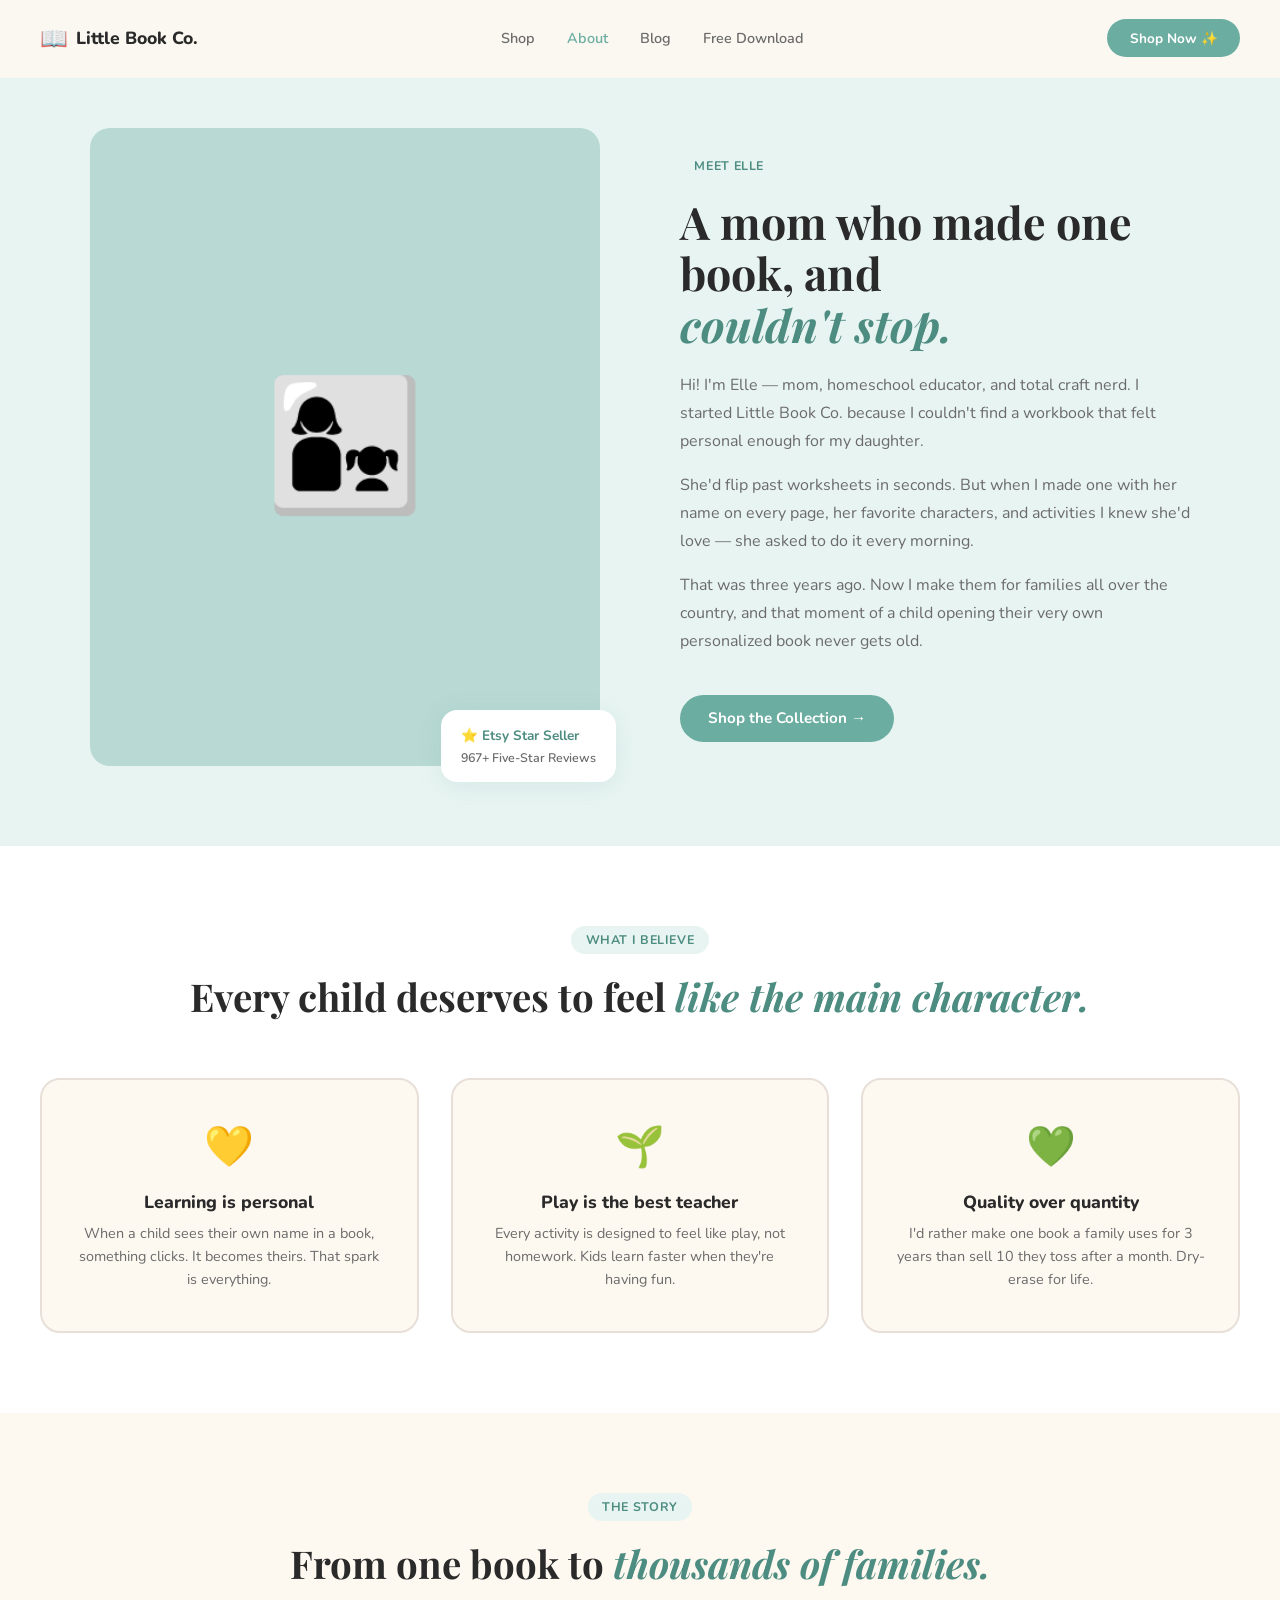
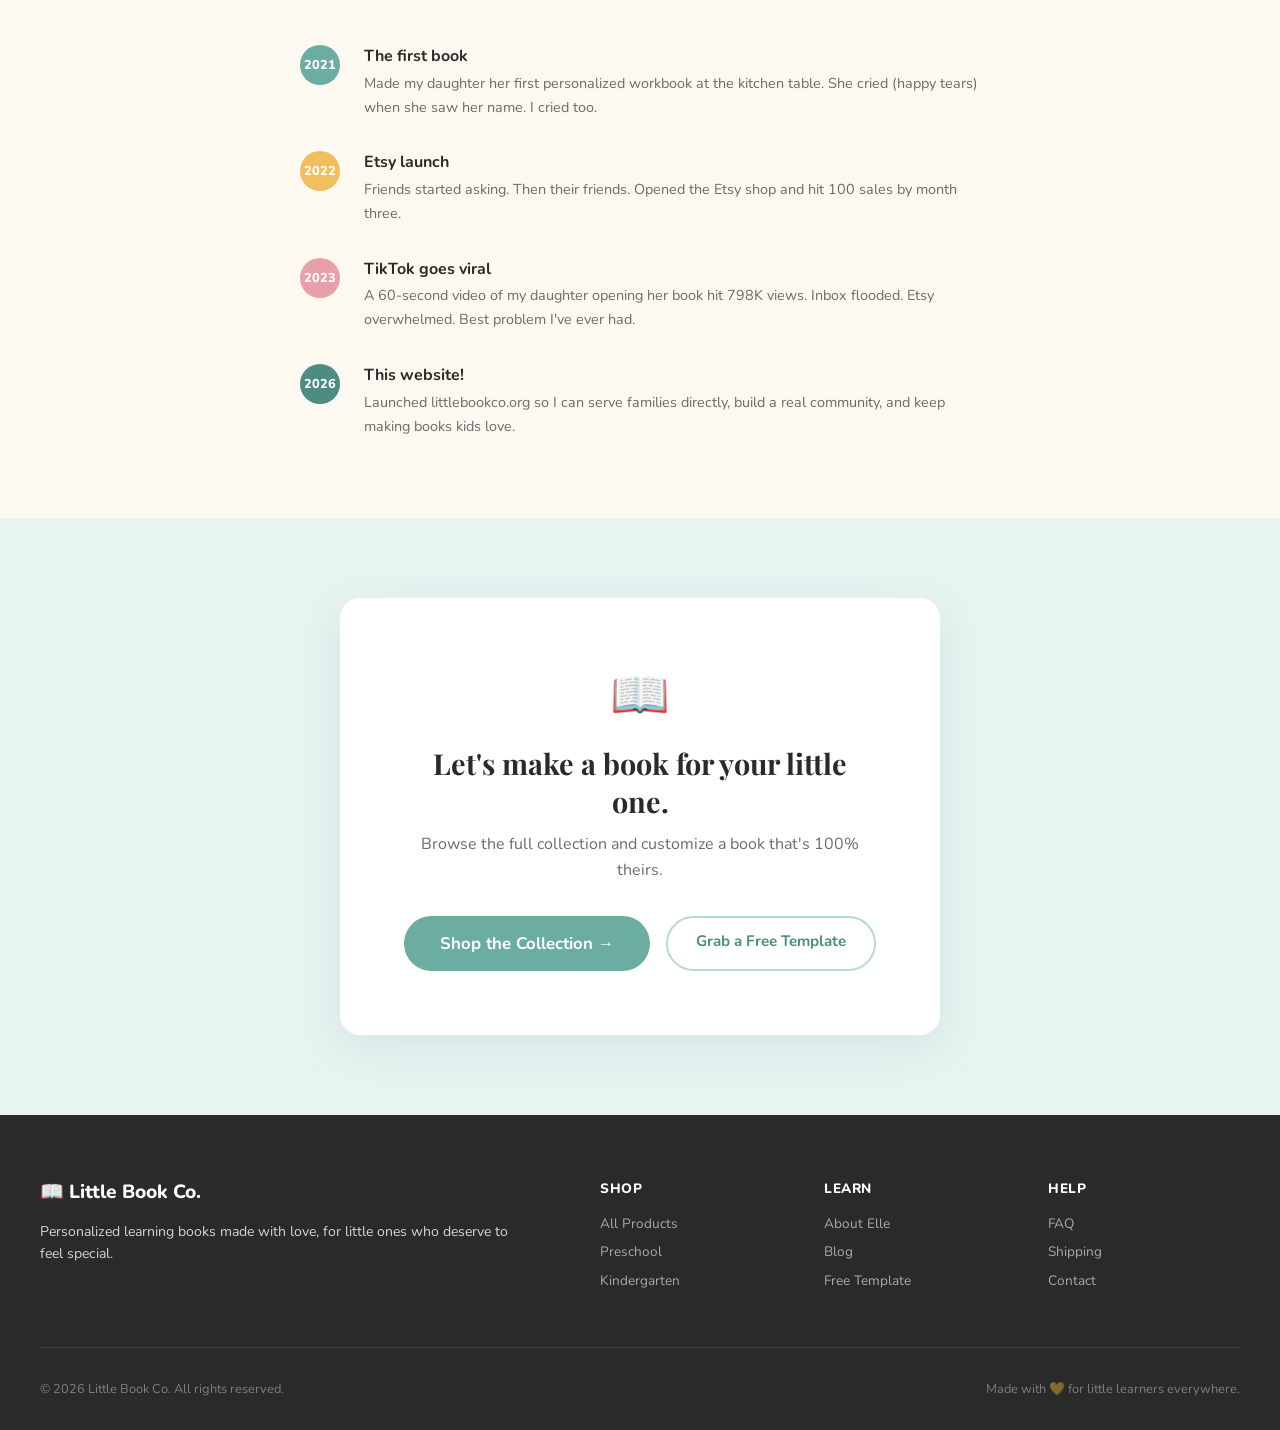
==== about.html @ d4054abb "initial commit Co-Authored-By: Claude Opus 4.6 (1M context) <noreply@anthropic.com>" ====
<!DOCTYPE html>
<html lang="en">
<head>
<meta charset="UTF-8">
<meta name="viewport" content="width=device-width, initial-scale=1.0">
<title>About Elle — Little Book Co.</title>
<meta name="description" content="Meet Elle, the mom and educator behind Little Book Co. Her story, her mission, and why she started making personalized learning books.">
<link rel="preconnect" href="https://fonts.googleapis.com">
<link rel="preconnect" href="https://fonts.gstatic.com" crossorigin>
<link href="https://fonts.googleapis.com/css2?family=Nunito:ital,wght@0,400;0,600;0,700;0,800;0,900;1,700&family=Playfair+Display:ital,wght@0,700;1,600;1,700&display=swap" rel="stylesheet">
<link rel="stylesheet" href="styles.css">
</head>
<body>

<nav class="nav" id="nav">
  <a href="index.html" class="nav-logo"><div class="nav-logo-icon">📖</div><span>Little Book Co.</span></a>
  <ul class="nav-links">
    <li><a href="shop.html">Shop</a></li>
    <li><a href="about.html" style="color:var(--teal)">About</a></li>
    <li><a href="blog.html">Blog</a></li>
    <li><a href="freebie.html">Free Download</a></li>
  </ul>
  <a href="shop.html" class="nav-cta">Shop Now ✨</a>
  <button class="hamburger" id="hamburger" aria-label="Menu"><span></span><span></span><span></span></button>
</nav>
<div class="mobile-menu" id="mobileMenu">
  <a href="shop.html">Shop</a>
  <a href="about.html">About</a>
  <a href="blog.html">Blog</a>
  <a href="freebie.html">Free Download</a>
  <a href="shop.html" class="mobile-cta">Shop Now ✨</a>
</div>

<!-- HERO -->
<section class="about-hero">
  <div class="about-hero-inner">
    <div class="about-photo-wrap">
      <div class="about-photo-placeholder">👩‍👧</div>
      <div style="position:absolute;bottom:-16px;right:-16px;background:white;border-radius:16px;padding:1rem 1.25rem;box-shadow:0 4px 24px rgba(107,173,160,0.15);font-size:.85rem;font-weight:700;">
        <div style="color:var(--teal-dark)">⭐ Etsy Star Seller</div>
        <div style="color:var(--text-light);font-weight:600;font-size:.78rem;margin-top:.2rem">967+ Five-Star Reviews</div>
      </div>
    </div>
    <div class="about-text">
      <div class="section-tag">Meet Elle</div>
      <h1>A mom who made one book, and<br><em>couldn't stop.</em></h1>
      <p>Hi! I'm Elle — mom, homeschool educator, and total craft nerd. I started Little Book Co. because I couldn't find a workbook that felt personal enough for my daughter.</p>
      <p>She'd flip past worksheets in seconds. But when I made one with her name on every page, her favorite characters, and activities I knew she'd love — she asked to do it every morning.</p>
      <p>That was three years ago. Now I make them for families all over the country, and that moment of a child opening their very own personalized book never gets old.</p>
      <a href="shop.html" class="btn-primary" style="margin-top:1.5rem;display:inline-block">Shop the Collection →</a>
    </div>
  </div>
</section>

<!-- VALUES -->
<section class="section" style="background:white;">
  <div class="inner">
    <div class="section-header">
      <div class="section-tag">What I Believe</div>
      <h2>Every child deserves to feel <em>like the main character.</em></h2>
    </div>
    <div style="display:grid;grid-template-columns:repeat(3,1fr);gap:2rem;" id="values">
      <div class="step-card reveal">
        <div class="step-icon">💛</div>
        <h3>Learning is personal</h3>
        <p>When a child sees their own name in a book, something clicks. It becomes theirs. That spark is everything.</p>
      </div>
      <div class="step-card reveal">
        <div class="step-icon">🌱</div>
        <h3>Play is the best teacher</h3>
        <p>Every activity is designed to feel like play, not homework. Kids learn faster when they're having fun.</p>
      </div>
      <div class="step-card reveal">
        <div class="step-icon">💚</div>
        <h3>Quality over quantity</h3>
        <p>I'd rather make one book a family uses for 3 years than sell 10 they toss after a month. Dry-erase for life.</p>
      </div>
    </div>
  </div>
</section>

<!-- STORY TIMELINE -->
<section class="section" style="background:var(--cream);">
  <div class="inner">
    <div class="section-header">
      <div class="section-tag">The Story</div>
      <h2>From one book to <em>thousands of families.</em></h2>
    </div>
    <div style="max-width:680px;margin:0 auto;display:flex;flex-direction:column;gap:2rem;">
      <div style="display:flex;gap:1.5rem;align-items:flex-start;" class="reveal">
        <div style="background:var(--teal);color:white;border-radius:50%;width:40px;height:40px;flex-shrink:0;display:flex;align-items:center;justify-content:center;font-size:.8rem;font-weight:800;">2021</div>
        <div>
          <strong style="display:block;margin-bottom:.3rem;">The first book</strong>
          <p style="color:var(--text-light);font-size:.9rem;line-height:1.65;">Made my daughter her first personalized workbook at the kitchen table. She cried (happy tears) when she saw her name. I cried too.</p>
        </div>
      </div>
      <div style="display:flex;gap:1.5rem;align-items:flex-start;" class="reveal">
        <div style="background:var(--gold);color:white;border-radius:50%;width:40px;height:40px;flex-shrink:0;display:flex;align-items:center;justify-content:center;font-size:.8rem;font-weight:800;">2022</div>
        <div>
          <strong style="display:block;margin-bottom:.3rem;">Etsy launch</strong>
          <p style="color:var(--text-light);font-size:.9rem;line-height:1.65;">Friends started asking. Then their friends. Opened the Etsy shop and hit 100 sales by month three.</p>
        </div>
      </div>
      <div style="display:flex;gap:1.5rem;align-items:flex-start;" class="reveal">
        <div style="background:var(--rose);color:white;border-radius:50%;width:40px;height:40px;flex-shrink:0;display:flex;align-items:center;justify-content:center;font-size:.8rem;font-weight:800;">2023</div>
        <div>
          <strong style="display:block;margin-bottom:.3rem;">TikTok goes viral</strong>
          <p style="color:var(--text-light);font-size:.9rem;line-height:1.65;">A 60-second video of my daughter opening her book hit 798K views. Inbox flooded. Etsy overwhelmed. Best problem I've ever had.</p>
        </div>
      </div>
      <div style="display:flex;gap:1.5rem;align-items:flex-start;" class="reveal">
        <div style="background:var(--teal-dark);color:white;border-radius:50%;width:40px;height:40px;flex-shrink:0;display:flex;align-items:center;justify-content:center;font-size:.8rem;font-weight:800;">2026</div>
        <div>
          <strong style="display:block;margin-bottom:.3rem;">This website!</strong>
          <p style="color:var(--text-light);font-size:.9rem;line-height:1.65;">Launched littlebookco.org so I can serve families directly, build a real community, and keep making books kids love.</p>
        </div>
      </div>
    </div>
  </div>
</section>

<!-- CTA -->
<section class="section email-capture">
  <div class="inner">
    <div class="email-card">
      <div class="email-card-deco">📖</div>
      <h2>Let's make a book for your little one.</h2>
      <p>Browse the full collection and customize a book that's 100% theirs.</p>
      <div style="display:flex;gap:1rem;justify-content:center;flex-wrap:wrap;margin-top:.5rem;">
        <a href="shop.html" class="btn-primary lg">Shop the Collection →</a>
        <a href="freebie.html" class="btn-ghost">Grab a Free Template</a>
      </div>
    </div>
  </div>
</section>

<footer class="footer">
  <div class="footer-inner">
    <div class="footer-brand">
      <div class="footer-logo">📖 Little Book Co.</div>
      <p>Personalized learning books made with love, for little ones who deserve to feel special.</p>
    </div>
    <div class="footer-links-col">
      <div class="footer-col"><h4>Shop</h4><a href="shop.html">All Products</a><a href="shop.html">Preschool</a><a href="shop.html">Kindergarten</a></div>
      <div class="footer-col"><h4>Learn</h4><a href="about.html">About Elle</a><a href="blog.html">Blog</a><a href="freebie.html">Free Template</a></div>
      <div class="footer-col"><h4>Help</h4><a href="#">FAQ</a><a href="#">Shipping</a><a href="#">Contact</a></div>
    </div>
  </div>
  <div class="footer-bottom">
    <p>© 2026 Little Book Co. All rights reserved.</p>
    <p>Made with 💛 for little learners everywhere.</p>
  </div>
</footer>

<script>
window.addEventListener('scroll', () => { document.getElementById('nav').classList.toggle('scrolled', window.scrollY > 20); });
document.getElementById('hamburger').addEventListener('click', () => { document.getElementById('mobileMenu').classList.toggle('open'); document.getElementById('hamburger').classList.toggle('open'); });
const observer = new IntersectionObserver((entries) => { entries.forEach(e => { if (e.isIntersecting) e.target.classList.add('visible'); }); }, { threshold: 0.1 });
document.querySelectorAll('.reveal').forEach(el => observer.observe(el));
</script>
</body>
</html>
---- styles.css ----
/* ===========================
   LITTLE BOOK CO. — STYLES
   =========================== */

:root {
  --teal: #6BADA0;
  --teal-dark: #4d8c80;
  --teal-light: #b8d9d4;
  --teal-pale: #e8f4f2;
  --cream: #FDF8F0;
  --cream-dark: #f5ede0;
  --gold: #F0C060;
  --gold-light: #faebbf;
  --rose: #E8A0A8;
  --rose-light: #fae4e6;
  --text: #2a2a2a;
  --text-light: #6b6b6b;
  --text-lighter: #9b9b9b;
  --border: #e8e0d8;
  --white: #ffffff;
  --shadow: 0 4px 24px rgba(107,173,160,0.12);
  --shadow-lg: 0 12px 48px rgba(107,173,160,0.18);
  --radius: 20px;
  --radius-sm: 12px;
}

* { margin: 0; padding: 0; box-sizing: border-box; }

html { scroll-behavior: smooth; }

body {
  font-family: 'Nunito', sans-serif;
  background: var(--cream);
  color: var(--text);
  overflow-x: hidden;
}

/* ===== NAV ===== */
.nav {
  position: fixed; top: 0; left: 0; right: 0; z-index: 100;
  display: flex; align-items: center; justify-content: space-between;
  padding: 1.2rem 2.5rem;
  background: rgba(253,248,240,0.85);
  backdrop-filter: blur(12px);
  border-bottom: 1px solid transparent;
  transition: all 0.3s;
}
.nav.scrolled {
  border-bottom-color: var(--border);
  box-shadow: 0 2px 20px rgba(107,173,160,0.1);
}
.nav-logo {
  display: flex; align-items: center; gap: .5rem;
  text-decoration: none; color: var(--text);
  font-size: 1.1rem; font-weight: 800;
}
.nav-logo-icon { font-size: 1.4rem; }
.nav-links {
  display: flex; list-style: none; gap: 2rem;
}
.nav-links a {
  text-decoration: none; color: var(--text-light);
  font-size: .9rem; font-weight: 600;
  transition: color 0.2s;
}
.nav-links a:hover { color: var(--teal); }
.nav-cta {
  background: var(--teal); color: white;
  padding: .6rem 1.4rem; border-radius: 50px;
  text-decoration: none; font-size: .85rem; font-weight: 700;
  transition: all 0.2s;
}
.nav-cta:hover { background: var(--teal-dark); transform: translateY(-1px); }
.hamburger {
  display: none; flex-direction: column; gap: 5px;
  background: none; border: none; cursor: pointer; padding: 4px;
}
.hamburger span {
  display: block; width: 22px; height: 2px;
  background: var(--text); border-radius: 2px; transition: all 0.3s;
}
.hamburger.open span:nth-child(1) { transform: rotate(45deg) translate(5px, 5px); }
.hamburger.open span:nth-child(2) { opacity: 0; }
.hamburger.open span:nth-child(3) { transform: rotate(-45deg) translate(5px, -5px); }

.mobile-menu {
  display: none; position: fixed; top: 0; left: 0; right: 0; bottom: 0;
  background: var(--cream); z-index: 99;
  flex-direction: column; align-items: center; justify-content: center; gap: 1.5rem;
  transform: translateY(-100%); transition: transform 0.35s cubic-bezier(.4,0,.2,1);
}
.mobile-menu.open { transform: translateY(0); display: flex; }
.mobile-menu a {
  font-size: 1.5rem; font-weight: 700; text-decoration: none;
  color: var(--text); transition: color 0.2s;
}
.mobile-menu a:hover { color: var(--teal); }
.mobile-cta {
  background: var(--teal) !important; color: white !important;
  padding: .8rem 2rem; border-radius: 50px; font-size: 1rem !important;
}

/* ===== HERO ===== */
.hero {
  padding: 8rem 2.5rem 5rem;
  min-height: 95vh;
  background: var(--cream);
  position: relative;
  overflow: hidden;
  display: flex; align-items: center;
}
.hero-blob {
  position: absolute; border-radius: 50%;
  filter: blur(60px); pointer-events: none; opacity: 0.5;
}
.blob-1 {
  width: 600px; height: 600px;
  background: var(--teal-light);
  top: -200px; right: -150px;
}
.blob-2 {
  width: 400px; height: 400px;
  background: var(--gold-light);
  bottom: -100px; left: -100px;
}
.hero-inner {
  max-width: 1200px; margin: 0 auto; width: 100%;
  display: grid; grid-template-columns: 1fr 1fr; gap: 4rem; align-items: center;
  position: relative; z-index: 1;
}
.hero-badge {
  display: inline-block;
  background: var(--gold-light); color: #b8860b;
  padding: .4rem 1rem; border-radius: 50px;
  font-size: .8rem; font-weight: 700; letter-spacing: .02em;
  margin-bottom: 1.25rem;
}
.hero-text h1 {
  font-family: 'Playfair Display', serif;
  font-size: clamp(2.5rem, 4.5vw, 4rem);
  font-weight: 700; line-height: 1.1;
  color: var(--text); margin-bottom: 1.25rem;
}
.hero-text h1 em {
  font-style: italic; color: var(--teal-dark);
}
.hero-text p {
  font-size: 1.1rem; line-height: 1.75;
  color: var(--text-light); margin-bottom: 2rem; max-width: 480px;
}
.hero-btns {
  display: flex; gap: 1rem; flex-wrap: wrap; margin-bottom: 1.75rem;
}
.hero-trust {
  display: flex; flex-wrap: wrap; gap: 1.25rem;
}
.trust-item {
  font-size: .82rem; font-weight: 600; color: var(--text-light);
}

/* ===== BUTTONS ===== */
.btn-primary {
  display: inline-block;
  background: var(--teal); color: white;
  padding: .85rem 1.75rem; border-radius: 50px;
  text-decoration: none; font-size: .95rem; font-weight: 700;
  transition: all 0.2s; border: none; cursor: pointer;
}
.btn-primary:hover { background: var(--teal-dark); transform: translateY(-2px); box-shadow: var(--shadow); }
.btn-primary.sm { padding: .6rem 1.2rem; font-size: .85rem; }
.btn-primary.lg { padding: 1rem 2.2rem; font-size: 1.05rem; }
.btn-ghost {
  display: inline-block;
  background: transparent; color: var(--teal-dark);
  padding: .85rem 1.75rem; border-radius: 50px;
  text-decoration: none; font-size: .95rem; font-weight: 700;
  border: 2px solid var(--teal-light);
  transition: all 0.2s;
}
.btn-ghost:hover { border-color: var(--teal); background: var(--teal-pale); }

/* ===== HERO PRODUCT CARD ===== */
.hero-visual {
  position: relative; display: flex; justify-content: center; align-items: center;
}
.hero-product-card {
  background: white; border-radius: var(--radius);
  box-shadow: var(--shadow-lg); overflow: hidden;
  width: 100%; max-width: 340px;
  animation: float 4s ease-in-out infinite;
}
@keyframes float {
  0%, 100% { transform: translateY(0); }
  50% { transform: translateY(-12px); }
}
.product-card-img {
  background: var(--teal-pale); padding: 2.5rem;
  display: flex; align-items: center; justify-content: center; min-height: 240px;
}
.book-mockup { position: relative; }
.book-cover {
  width: 140px; height: 180px;
  background: var(--teal);
  border-radius: 4px 14px 14px 4px;
  box-shadow: -8px 8px 0 rgba(0,0,0,0.15), inset -3px 0 6px rgba(0,0,0,0.1);
  display: flex; flex-direction: column;
  align-items: center; justify-content: center;
  padding: 1rem; text-align: center; color: white;
  position: relative;
}
.book-title-area { margin-bottom: .5rem; }
.book-label { font-size: .65rem; font-weight: 700; letter-spacing: .1em; text-transform: uppercase; opacity: .9; }
.book-label.bold { font-size: .72rem; background: rgba(255,255,255,0.2); padding: .15rem .4rem; border-radius: 4px; margin: .15rem 0; }
.book-label.sm { font-size: .6rem; opacity: .7; }
.book-name-line { font-family: 'Playfair Display', serif; font-style: italic; font-size: .85rem; margin: .5rem 0; }
.book-icons { font-size: .75rem; letter-spacing: .1em; }
.product-card-info { padding: 1.25rem 1.5rem; }
.product-card-name { font-weight: 700; font-size: .95rem; margin-bottom: .25rem; }
.product-card-price { font-size: 1.1rem; font-weight: 800; color: var(--teal-dark); margin-bottom: .75rem; }
.product-card-btn {
  display: block; background: var(--teal); color: white;
  padding: .6rem 1rem; border-radius: 50px; text-decoration: none;
  font-size: .85rem; font-weight: 700; text-align: center; transition: all .2s;
}
.product-card-btn:hover { background: var(--teal-dark); }

.hero-floating-badge {
  position: absolute;
  background: white; border-radius: 50px;
  padding: .4rem 1rem; font-size: .78rem; font-weight: 700;
  box-shadow: 0 4px 20px rgba(0,0,0,0.1);
  white-space: nowrap;
}
.badge-top { top: -10px; right: -20px; }
.badge-bottom { bottom: 30px; left: -30px; }

/* ===== TICKER ===== */
.ticker-wrap {
  background: var(--teal); overflow: hidden;
  padding: .75rem 0; white-space: nowrap;
}
.ticker {
  display: inline-block;
  animation: ticker 30s linear infinite;
}
.ticker span {
  display: inline-block; color: white;
  font-size: .85rem; font-weight: 600;
  padding: 0 3rem;
}
@keyframes ticker {
  from { transform: translateX(0); }
  to { transform: translateX(-50%); }
}

/* ===== SECTIONS ===== */
.section { padding: 5rem 2.5rem; }
.inner { max-width: 1200px; margin: 0 auto; }
.section-header { text-align: center; margin-bottom: 3.5rem; }
.section-tag {
  display: inline-block; background: var(--teal-pale); color: var(--teal-dark);
  padding: .35rem .9rem; border-radius: 50px;
  font-size: .78rem; font-weight: 700; letter-spacing: .05em; text-transform: uppercase;
  margin-bottom: 1rem;
}
.section-header h2 {
  font-family: 'Playfair Display', serif;
  font-size: clamp(1.8rem, 3vw, 2.6rem); font-weight: 700; color: var(--text);
}
.section-header h2 em { font-style: italic; color: var(--teal-dark); }

/* ===== HOW IT WORKS ===== */
.how { background: white; }
.steps-grid {
  display: grid; grid-template-columns: repeat(3, 1fr); gap: 2rem;
}
.step-card {
  text-align: center; padding: 2.5rem 2rem;
  border: 2px solid var(--border); border-radius: var(--radius);
  background: var(--cream); position: relative;
  transition: all 0.3s;
}
.step-card:hover { border-color: var(--teal-light); box-shadow: var(--shadow); transform: translateY(-4px); }
.step-num {
  position: absolute; top: -14px; left: 50%; transform: translateX(-50%);
  background: var(--teal); color: white;
  width: 28px; height: 28px; border-radius: 50%;
  font-size: .75rem; font-weight: 800;
  display: flex; align-items: center; justify-content: center;
}
.step-icon { font-size: 2.5rem; margin-bottom: 1rem; display: block; }
.step-card h3 { font-size: 1.1rem; font-weight: 800; margin-bottom: .5rem; }
.step-card p { font-size: .9rem; color: var(--text-light); line-height: 1.6; }

/* ===== PRODUCTS ===== */
.products-preview { background: var(--cream); }
.products-grid {
  display: grid; grid-template-columns: repeat(3, 1fr); gap: 1.75rem; margin-bottom: 3rem;
}
.product-card-full {
  background: white; border-radius: var(--radius); overflow: hidden;
  box-shadow: 0 2px 16px rgba(107,173,160,0.08);
  transition: all 0.3s;
}
.product-card-full:hover { transform: translateY(-6px); box-shadow: var(--shadow-lg); }
.pcf-img {
  height: 200px; display: flex; align-items: center; justify-content: center;
}
.pcf-teal { background: var(--teal-pale); }
.pcf-rose { background: var(--rose-light); }
.pcf-gold { background: var(--gold-light); }
.pcf-book {
  width: 90px; height: 120px; border-radius: 4px 10px 10px 4px;
  background: var(--teal); box-shadow: -6px 6px 0 rgba(0,0,0,0.1);
  display: flex; align-items: center; justify-content: center;
  transition: transform 0.3s;
}
.pcf-rose .pcf-book { background: var(--rose); }
.pcf-gold .pcf-book { background: #d4a040; }
.product-card-full:hover .pcf-book { transform: rotate(-3deg); }
.pcf-book-inner {
  text-align: center; color: white;
  font-size: .7rem; font-weight: 700; line-height: 1.6;
}
.pcf-name { display: block; font-family: 'Playfair Display', serif; font-style: italic; font-size: .85rem; }
.pcf-body { padding: 1.5rem; }
.pcf-tag {
  display: inline-block; background: var(--teal-pale); color: var(--teal-dark);
  padding: .2rem .6rem; border-radius: 50px;
  font-size: .72rem; font-weight: 700; margin-bottom: .75rem;
}
.pcf-tag.new { background: var(--rose-light); color: #c05060; }
.pcf-body h3 { font-size: 1rem; font-weight: 800; margin-bottom: .4rem; }
.pcf-body p { font-size: .85rem; color: var(--text-light); line-height: 1.55; margin-bottom: 1rem; }
.pcf-price { font-size: 1.1rem; font-weight: 800; color: var(--teal-dark); margin-bottom: .75rem; }
.products-cta { text-align: center; }

/* ===== WHY ===== */
.why { background: white; }
.why-inner {
  display: grid; grid-template-columns: 1fr 1fr; gap: 5rem; align-items: center;
}
.why-text h2 {
  font-family: 'Playfair Display', serif;
  font-size: clamp(1.8rem, 2.5vw, 2.4rem); font-weight: 700;
  margin: 1rem 0 2rem; line-height: 1.2;
}
.why-text h2 em { font-style: italic; color: var(--teal-dark); }
.why-list { display: flex; flex-direction: column; gap: 1.5rem; }
.why-item { display: flex; gap: 1rem; align-items: flex-start; }
.why-icon { font-size: 1.5rem; flex-shrink: 0; margin-top: .1rem; }
.why-item strong { display: block; font-size: .95rem; font-weight: 800; margin-bottom: .25rem; }
.why-item p { font-size: .88rem; color: var(--text-light); line-height: 1.55; }

.review-stack { position: relative; height: 340px; }
.review-card {
  position: absolute; background: var(--cream);
  border: 2px solid var(--border); border-radius: var(--radius);
  padding: 1.5rem; max-width: 300px;
  box-shadow: var(--shadow);
}
.review-card:first-child { top: 0; left: 0; z-index: 3; }
.review-card-2 { top: 40px; left: 60px; z-index: 2; background: white; }
.review-card-3 { top: 80px; left: 120px; z-index: 1; background: var(--teal-pale); }
.review-stars { font-size: .85rem; margin-bottom: .6rem; }
.review-card p { font-size: .88rem; line-height: 1.6; color: var(--text); margin-bottom: .75rem; font-style: italic; }
.review-author { font-size: .78rem; font-weight: 700; color: var(--text-light); }

/* ===== EMAIL CAPTURE ===== */
.email-capture { background: var(--teal-pale); }
.email-card {
  background: white; border-radius: var(--radius);
  padding: 4rem; text-align: center; max-width: 600px; margin: 0 auto;
  box-shadow: var(--shadow-lg);
}
.email-card-deco { font-size: 3rem; margin-bottom: 1rem; }
.email-card h2 {
  font-family: 'Playfair Display', serif;
  font-size: 1.8rem; font-weight: 700; margin-bottom: .75rem;
}
.email-card p { color: var(--text-light); line-height: 1.6; margin-bottom: 2rem; }
.email-form { display: flex; flex-direction: column; gap: .75rem; }
.email-input, .email-input-sm {
  width: 100%; padding: .85rem 1.25rem;
  border: 2px solid var(--border); border-radius: 50px;
  font-family: 'Nunito', sans-serif; font-size: .9rem; font-weight: 600;
  outline: none; transition: border-color .2s; color: var(--text);
  background: var(--cream);
}
.email-input:focus, .email-input-sm:focus { border-color: var(--teal); }
.email-fine { font-size: .78rem; color: var(--text-lighter); margin-top: .75rem; }

/* ===== SHOP PAGE ===== */
.page-hero {
  padding: 8rem 2.5rem 4rem;
  background: var(--cream); text-align: center;
}
.page-hero h1 {
  font-family: 'Playfair Display', serif;
  font-size: clamp(2rem, 4vw, 3rem); font-weight: 700;
  margin-bottom: .75rem;
}
.page-hero h1 em { font-style: italic; color: var(--teal-dark); }
.page-hero p { color: var(--text-light); font-size: 1rem; max-width: 500px; margin: 0 auto; }

.shop-grid {
  display: grid; grid-template-columns: repeat(auto-fill, minmax(280px, 1fr)); gap: 1.75rem;
}
.shop-filters {
  display: flex; flex-wrap: wrap; gap: .75rem; justify-content: center; margin-bottom: 3rem;
}
.filter-btn {
  padding: .5rem 1.25rem; border-radius: 50px;
  border: 2px solid var(--border); background: white;
  font-family: 'Nunito', sans-serif; font-size: .85rem; font-weight: 700;
  cursor: pointer; transition: all .2s; color: var(--text);
}
.filter-btn:hover, .filter-btn.active { border-color: var(--teal); background: var(--teal); color: white; }

/* ===== ABOUT PAGE ===== */
.about-hero {
  padding: 8rem 2.5rem 5rem;
  background: var(--teal-pale);
}
.about-hero-inner {
  max-width: 1100px; margin: 0 auto;
  display: grid; grid-template-columns: 1fr 1fr; gap: 5rem; align-items: center;
}
.about-photo-wrap {
  position: relative;
}
.about-photo-placeholder {
  width: 100%; aspect-ratio: 4/5;
  background: var(--teal-light);
  border-radius: var(--radius);
  display: flex; align-items: center; justify-content: center;
  font-size: 8rem;
}
.about-text h1 {
  font-family: 'Playfair Display', serif;
  font-size: clamp(2rem, 3.5vw, 3rem); font-weight: 700;
  margin-bottom: 1.25rem; line-height: 1.15;
}
.about-text h1 em { font-style: italic; color: var(--teal-dark); }
.about-text p { color: var(--text-light); line-height: 1.75; margin-bottom: 1rem; }

/* ===== BLOG PAGE ===== */
.blog-grid {
  display: grid; grid-template-columns: repeat(auto-fill, minmax(320px, 1fr)); gap: 2rem;
}
.blog-card {
  background: white; border-radius: var(--radius); overflow: hidden;
  border: 2px solid var(--border); transition: all .3s;
}
.blog-card:hover { border-color: var(--teal-light); transform: translateY(-4px); box-shadow: var(--shadow); }
.blog-card-img {
  height: 200px; background: var(--teal-pale);
  display: flex; align-items: center; justify-content: center; font-size: 4rem;
}
.blog-card-body { padding: 1.5rem; }
.blog-card-tag {
  display: inline-block; background: var(--teal-pale); color: var(--teal-dark);
  padding: .2rem .6rem; border-radius: 50px;
  font-size: .72rem; font-weight: 700; margin-bottom: .75rem;
}
.blog-card-body h3 { font-size: 1rem; font-weight: 800; margin-bottom: .5rem; line-height: 1.3; }
.blog-card-body p { font-size: .85rem; color: var(--text-light); line-height: 1.55; }
.blog-card-meta { font-size: .78rem; color: var(--text-lighter); margin-top: .75rem; font-weight: 600; }

/* ===== FREEBIE PAGE ===== */
.freebie-hero {
  padding: 8rem 2.5rem 5rem;
  background: linear-gradient(135deg, var(--teal-pale) 0%, var(--cream-dark) 100%);
  text-align: center;
}
.freebie-card {
  background: white; border-radius: var(--radius);
  padding: 4rem; max-width: 560px; margin: 3rem auto 0;
  box-shadow: var(--shadow-lg);
}
.freebie-preview {
  background: var(--teal-pale); border-radius: var(--radius-sm);
  padding: 2rem; margin-bottom: 2rem; text-align: center; font-size: 3rem;
}

/* ===== FOOTER ===== */
.footer {
  background: var(--text); color: rgba(255,255,255,0.8);
  padding: 4rem 2.5rem 2rem;
}
.footer-inner {
  max-width: 1200px; margin: 0 auto;
  display: grid; grid-template-columns: 1.5fr 2fr; gap: 5rem;
  padding-bottom: 3rem; border-bottom: 1px solid rgba(255,255,255,0.1);
  margin-bottom: 2rem;
}
.footer-logo { font-size: 1.2rem; font-weight: 800; color: white; margin-bottom: 1rem; }
.footer-brand p { font-size: .88rem; line-height: 1.6; margin-bottom: 1.5rem; }
.footer-social { display: flex; gap: 1rem; }
.footer-social a {
  width: 36px; height: 36px; border-radius: 50%;
  background: rgba(255,255,255,0.1);
  display: flex; align-items: center; justify-content: center;
  color: rgba(255,255,255,0.7); text-decoration: none;
  transition: all .2s;
}
.footer-social a:hover { background: var(--teal); color: white; }
.footer-links-col { display: grid; grid-template-columns: repeat(3, 1fr); gap: 2rem; }
.footer-col h4 { color: white; font-size: .85rem; font-weight: 800; margin-bottom: 1rem; letter-spacing: .04em; text-transform: uppercase; }
.footer-col a {
  display: block; color: rgba(255,255,255,0.6);
  text-decoration: none; font-size: .85rem; margin-bottom: .6rem;
  transition: color .2s;
}
.footer-col a:hover { color: var(--teal-light); }
.footer-bottom {
  max-width: 1200px; margin: 0 auto;
  display: flex; justify-content: space-between; flex-wrap: wrap; gap: .5rem;
  font-size: .8rem; color: rgba(255,255,255,0.4);
}

/* ===== SCROLL REVEAL ===== */
.reveal { opacity: 0; transform: translateY(20px); transition: all 0.5s ease; }
.reveal.visible { opacity: 1; transform: translateY(0); }

/* ===== RESPONSIVE ===== */
@media (max-width: 960px) {
  .nav-links { display: none; }
  .hamburger { display: flex; }
  .nav-cta { display: none; }
  .hero-inner { grid-template-columns: 1fr; gap: 2.5rem; text-align: center; }
  .hero-text p { margin-left: auto; margin-right: auto; }
  .hero-btns { justify-content: center; }
  .hero-trust { justify-content: center; }
  .hero-visual { justify-content: center; }
  .badge-top { right: 0; top: -20px; }
  .badge-bottom { left: -10px; }
  .steps-grid { grid-template-columns: 1fr; }
  .products-grid { grid-template-columns: repeat(2, 1fr); }
  .why-inner { grid-template-columns: 1fr; }
  .review-stack { height: 260px; }
  .about-hero-inner { grid-template-columns: 1fr; }
  .footer-inner { grid-template-columns: 1fr; gap: 2.5rem; }
  .footer-links-col { grid-template-columns: repeat(3, 1fr); }
}
@media (max-width: 600px) {
  .section { padding: 3.5rem 1.25rem; }
  .nav { padding: 1rem 1.25rem; }
  .hero { padding: 6rem 1.25rem 3rem; }
  .products-grid { grid-template-columns: 1fr; }
  .footer-links-col { grid-template-columns: 1fr 1fr; }
  .email-card { padding: 2rem 1.5rem; }
  .footer-bottom { flex-direction: column; align-items: center; text-align: center; }
  .review-stack { height: auto; position: static; display: flex; flex-direction: column; gap: 1rem; }
  .review-card, .review-card-2, .review-card-3 { position: static; max-width: 100%; }
}
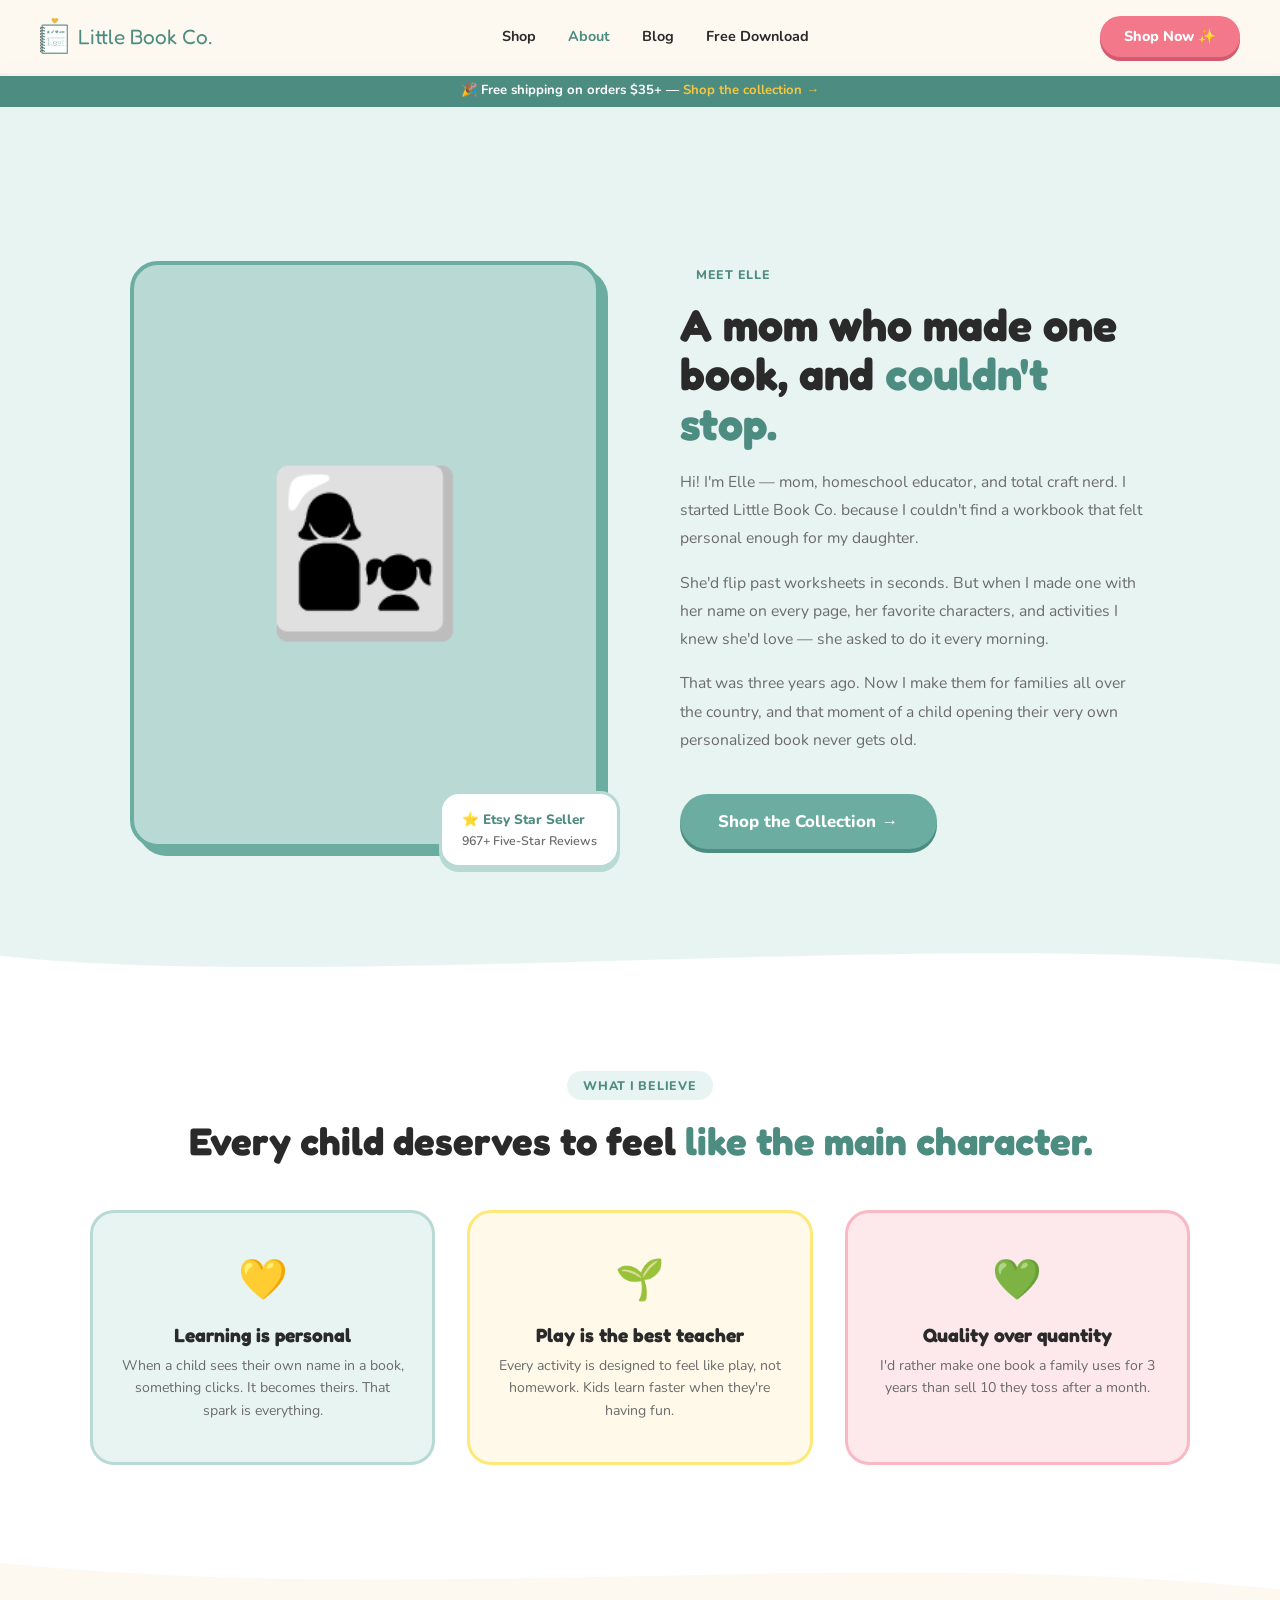
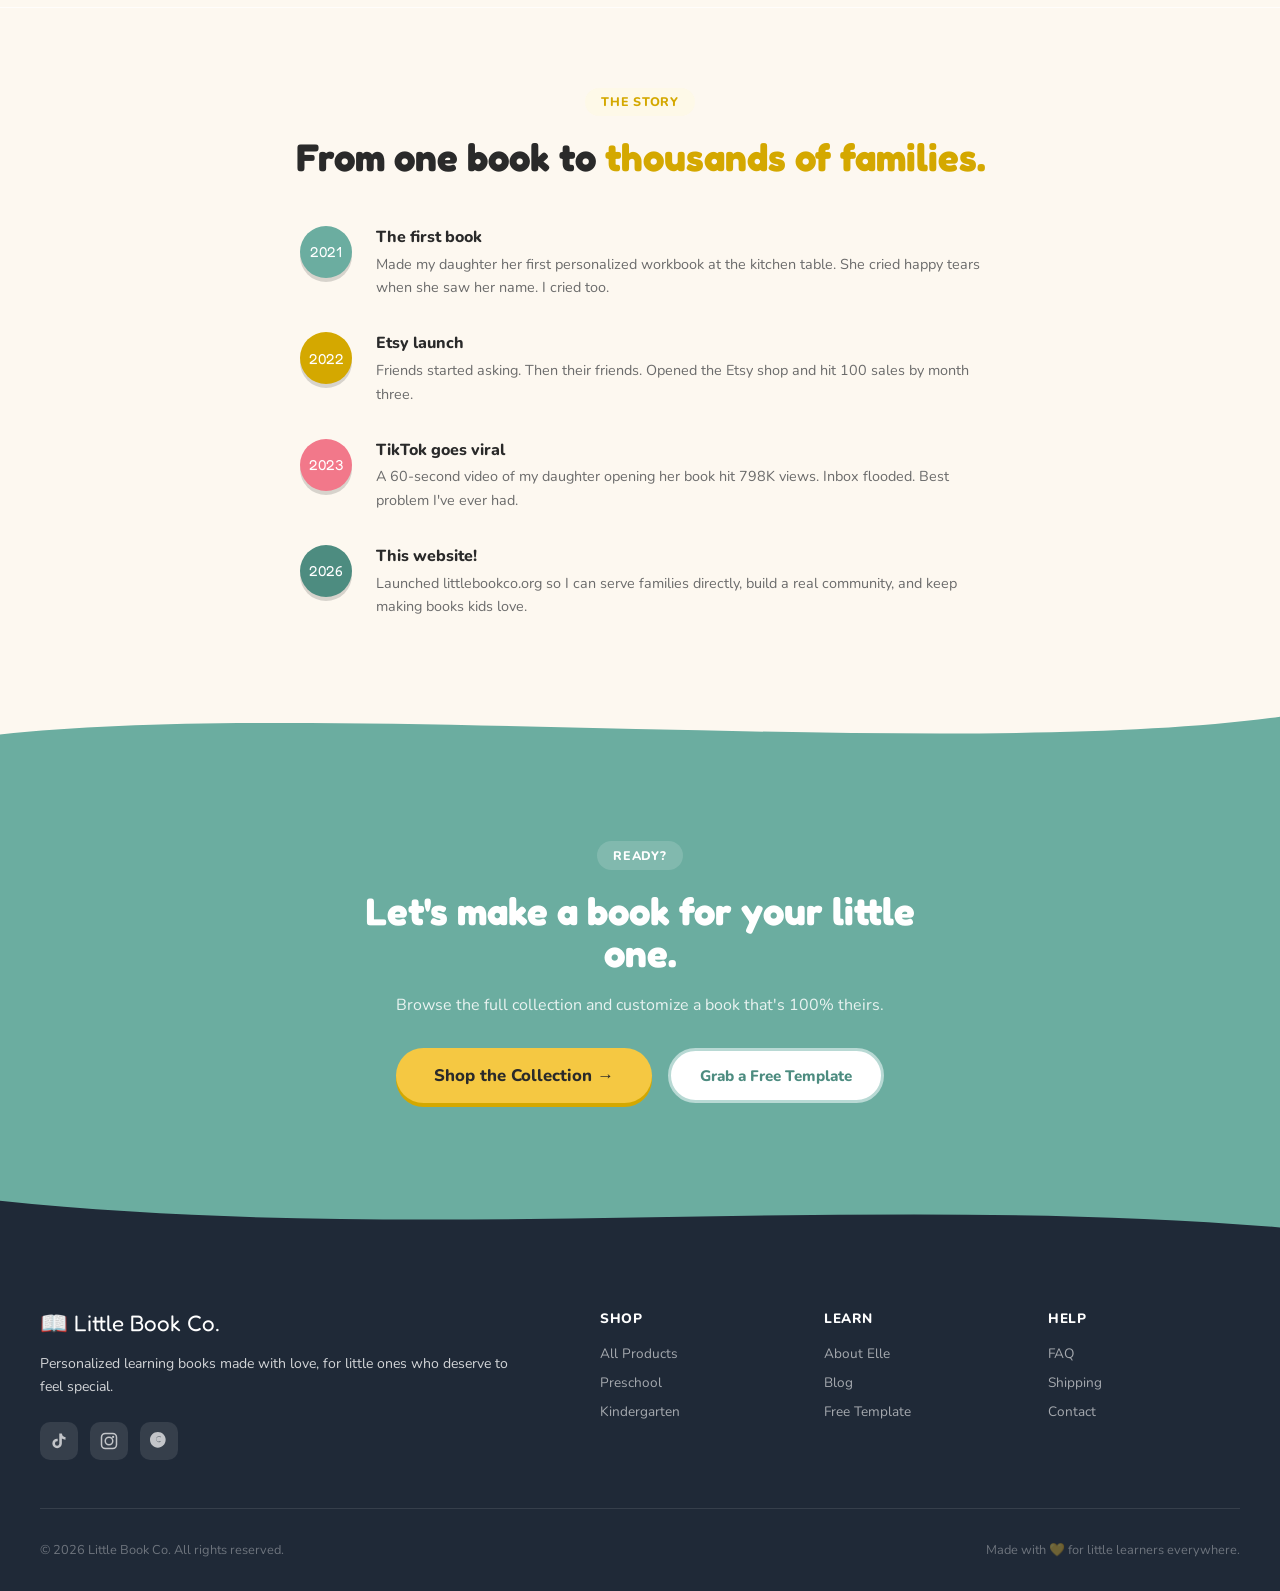
==== commit 11e68acd: "replace nav emoji with Logo-2.png on all pages Co-Authored-By: Claude Opus 4.6 (1M context) <noreply" ====
--- a/about.html
+++ b/about.html
@@ -4,19 +4,73 @@
 <meta charset="UTF-8">
 <meta name="viewport" content="width=device-width, initial-scale=1.0">
 <title>About Elle — Little Book Co.</title>
-<meta name="description" content="Meet Elle, the mom and educator behind Little Book Co. Her story, her mission, and why she started making personalized learning books.">
+<meta name="description" content="Meet Elle, the mom and educator behind Little Book Co.">
 <link rel="preconnect" href="https://fonts.googleapis.com">
 <link rel="preconnect" href="https://fonts.gstatic.com" crossorigin>
-<link href="https://fonts.googleapis.com/css2?family=Nunito:ital,wght@0,400;0,600;0,700;0,800;0,900;1,700&family=Playfair+Display:ital,wght@0,700;1,600;1,700&display=swap" rel="stylesheet">
+<link href="https://fonts.googleapis.com/css2?family=Fredoka+One&family=Nunito:ital,wght@0,400;0,600;0,700;0,800;0,900;1,700&family=Playfair+Display:ital,wght@0,700;1,700&display=swap" rel="stylesheet">
 <link rel="stylesheet" href="styles.css">
+<style>
+.about-split { display: grid; grid-template-columns: 1fr 1fr; gap: 5rem; align-items: center; max-width: 1100px; margin: 0 auto; padding: 5rem 2.5rem; }
+.about-photo-wrap { position: relative; }
+.about-photo {
+  width: 100%; aspect-ratio: 4/5; border-radius: 28px;
+  background: var(--teal-light);
+  display: flex; align-items: center; justify-content: center;
+  font-size: 10rem; overflow: hidden;
+  box-shadow: 8px 8px 0 var(--teal);
+  border: 4px solid var(--teal);
+}
+.about-badge {
+  position: absolute; bottom: -20px; right: -20px;
+  background: white; border-radius: 20px; padding: 1rem 1.25rem;
+  box-shadow: 0 4px 0 var(--teal-light); border: 3px solid var(--teal-light);
+  font-size: .85rem; font-weight: 800;
+}
+.about-text h1 { font-family: 'Fredoka One', cursive; font-size: clamp(2rem,3.5vw,3rem); line-height: 1.1; margin-bottom: 1.25rem; }
+.about-text h1 em { font-style: normal; color: var(--teal-dark); }
+.about-text p { color: var(--text-light); line-height: 1.8; margin-bottom: 1rem; font-size: .98rem; }
+
+.values-grid { display: grid; grid-template-columns: repeat(3,1fr); gap: 2rem; }
+.value-card {
+  text-align: center; padding: 2.5rem 1.75rem; border-radius: 24px;
+  border: 3px solid transparent; transition: all .3s;
+}
+.value-card:nth-child(1) { background: var(--teal-pale); border-color: var(--teal-light); }
+.value-card:nth-child(2) { background: #fef9e8; border-color: #fce97a; }
+.value-card:nth-child(3) { background: var(--rose-light); border-color: #f9b8c3; }
+.value-card:hover { transform: translateY(-5px); }
+.value-icon { font-size: 2.5rem; display: block; margin-bottom: 1rem; }
+.value-card h3 { font-family: 'Fredoka One', cursive; font-size: 1.2rem; margin-bottom: .5rem; }
+.value-card p { font-size: .88rem; color: var(--text-light); line-height: 1.6; }
+
+.timeline { max-width: 680px; margin: 0 auto; display: flex; flex-direction: column; gap: 2rem; }
+.timeline-item { display: flex; gap: 1.5rem; align-items: flex-start; }
+.timeline-year {
+  width: 52px; height: 52px; border-radius: 50%; flex-shrink: 0;
+  display: flex; align-items: center; justify-content: center;
+  font-family: 'Fredoka One', cursive; font-size: .9rem; color: white;
+  box-shadow: 0 4px 0 rgba(0,0,0,0.15);
+}
+.timeline-item:nth-child(1) .timeline-year { background: var(--teal); }
+.timeline-item:nth-child(2) .timeline-year { background: var(--gold-dark); }
+.timeline-item:nth-child(3) .timeline-year { background: var(--rose); }
+.timeline-item:nth-child(4) .timeline-year { background: var(--teal-dark); }
+.timeline-content strong { display: block; font-size: 1rem; font-weight: 800; margin-bottom: .3rem; }
+.timeline-content p { color: var(--text-light); font-size: .9rem; line-height: 1.65; }
+
+@media (max-width: 960px) {
+  .about-split { grid-template-columns: 1fr; padding: 4rem 2rem; gap: 3rem; }
+  .values-grid { grid-template-columns: 1fr; }
+}
+</style>
 </head>
 <body>
 
 <nav class="nav" id="nav">
-  <a href="index.html" class="nav-logo"><div class="nav-logo-icon">📖</div><span>Little Book Co.</span></a>
+  <a href="index.html" class="nav-logo"><img src="Logo-2.png" alt="Little Book Co." class="nav-logo-img" style="height:36px;width:auto;"><span class="nav-logo-text">Little Book Co.</span></a>
   <ul class="nav-links">
     <li><a href="shop.html">Shop</a></li>
-    <li><a href="about.html" style="color:var(--teal)">About</a></li>
+    <li><a href="about.html" class="active">About</a></li>
     <li><a href="blog.html">Blog</a></li>
     <li><a href="freebie.html">Free Download</a></li>
   </ul>
@@ -24,121 +78,131 @@
   <button class="hamburger" id="hamburger" aria-label="Menu"><span></span><span></span><span></span></button>
 </nav>
 <div class="mobile-menu" id="mobileMenu">
-  <a href="shop.html">Shop</a>
-  <a href="about.html">About</a>
-  <a href="blog.html">Blog</a>
-  <a href="freebie.html">Free Download</a>
+  <a href="shop.html">Shop</a><a href="about.html">About</a><a href="blog.html">Blog</a><a href="freebie.html">Free Download</a>
   <a href="shop.html" class="mobile-cta">Shop Now ✨</a>
 </div>
 
-<!-- HERO -->
-<section class="about-hero">
-  <div class="about-hero-inner">
-    <div class="about-photo-wrap">
-      <div class="about-photo-placeholder">👩‍👧</div>
-      <div style="position:absolute;bottom:-16px;right:-16px;background:white;border-radius:16px;padding:1rem 1.25rem;box-shadow:0 4px 24px rgba(107,173,160,0.15);font-size:.85rem;font-weight:700;">
-        <div style="color:var(--teal-dark)">⭐ Etsy Star Seller</div>
-        <div style="color:var(--text-light);font-weight:600;font-size:.78rem;margin-top:.2rem">967+ Five-Star Reviews</div>
-      </div>
-    </div>
-    <div class="about-text">
-      <div class="section-tag">Meet Elle</div>
-      <h1>A mom who made one book, and<br><em>couldn't stop.</em></h1>
+<div class="announce-bar">🎉 Free shipping on orders $35+ — <a href="shop.html">Shop the collection →</a></div>
+
+<!-- ABOUT SPLIT -->
+<div style="background:var(--teal-pale);padding-top:73px;">
+  <div class="about-split">
+    <div class="about-photo-wrap reveal">
+      <div class="about-photo">👩‍👧</div>
+      <div class="about-badge">
+        <div style="color:var(--teal-dark);">⭐ Etsy Star Seller</div>
+        <div style="color:var(--text-light);font-weight:600;font-size:.78rem;margin-top:.2rem;">967+ Five-Star Reviews</div>
+      </div>
+    </div>
+    <div class="about-text reveal">
+      <div class="section-eyebrow eyebrow-teal">Meet Elle</div>
+      <h1>A mom who made one book, and <em>couldn't stop.</em></h1>
       <p>Hi! I'm Elle — mom, homeschool educator, and total craft nerd. I started Little Book Co. because I couldn't find a workbook that felt personal enough for my daughter.</p>
       <p>She'd flip past worksheets in seconds. But when I made one with her name on every page, her favorite characters, and activities I knew she'd love — she asked to do it every morning.</p>
       <p>That was three years ago. Now I make them for families all over the country, and that moment of a child opening their very own personalized book never gets old.</p>
-      <a href="shop.html" class="btn-primary" style="margin-top:1.5rem;display:inline-block">Shop the Collection →</a>
-    </div>
-  </div>
-</section>
+      <a href="shop.html" class="btn-primary lg" style="margin-top:1.5rem;">Shop the Collection →</a>
+    </div>
+  </div>
+</div>
+
+<div class="wave" style="background:var(--teal-pale);"><svg viewBox="0 0 1440 70" xmlns="http://www.w3.org/2000/svg" preserveAspectRatio="none"><path d="M0,30 C360,70 1080,0 1440,40 L1440,70 L0,70 Z" fill="white"/></svg></div>
 
 <!-- VALUES -->
 <section class="section" style="background:white;">
   <div class="inner">
-    <div class="section-header">
-      <div class="section-tag">What I Believe</div>
-      <h2>Every child deserves to feel <em>like the main character.</em></h2>
-    </div>
-    <div style="display:grid;grid-template-columns:repeat(3,1fr);gap:2rem;" id="values">
-      <div class="step-card reveal">
-        <div class="step-icon">💛</div>
+    <div style="text-align:center;margin-bottom:3rem;">
+      <div class="section-eyebrow eyebrow-teal">What I Believe</div>
+      <h2 class="section-h2" style="margin-top:.5rem;">Every child deserves to feel <em style="color:var(--teal-dark);">like the main character.</em></h2>
+    </div>
+    <div class="values-grid">
+      <div class="value-card reveal">
+        <span class="value-icon">💛</span>
         <h3>Learning is personal</h3>
         <p>When a child sees their own name in a book, something clicks. It becomes theirs. That spark is everything.</p>
       </div>
-      <div class="step-card reveal">
-        <div class="step-icon">🌱</div>
+      <div class="value-card reveal">
+        <span class="value-icon">🌱</span>
         <h3>Play is the best teacher</h3>
         <p>Every activity is designed to feel like play, not homework. Kids learn faster when they're having fun.</p>
       </div>
-      <div class="step-card reveal">
-        <div class="step-icon">💚</div>
+      <div class="value-card reveal">
+        <span class="value-icon">💚</span>
         <h3>Quality over quantity</h3>
-        <p>I'd rather make one book a family uses for 3 years than sell 10 they toss after a month. Dry-erase for life.</p>
+        <p>I'd rather make one book a family uses for 3 years than sell 10 they toss after a month.</p>
       </div>
     </div>
   </div>
 </section>
 
-<!-- STORY TIMELINE -->
+<div class="wave" style="background:white;"><svg viewBox="0 0 1440 70" xmlns="http://www.w3.org/2000/svg" preserveAspectRatio="none"><path d="M0,20 C480,70 960,0 1440,50 L1440,70 L0,70 Z" fill="var(--cream)"/></svg></div>
+
+<!-- TIMELINE -->
 <section class="section" style="background:var(--cream);">
   <div class="inner">
-    <div class="section-header">
-      <div class="section-tag">The Story</div>
-      <h2>From one book to <em>thousands of families.</em></h2>
-    </div>
-    <div style="max-width:680px;margin:0 auto;display:flex;flex-direction:column;gap:2rem;">
-      <div style="display:flex;gap:1.5rem;align-items:flex-start;" class="reveal">
-        <div style="background:var(--teal);color:white;border-radius:50%;width:40px;height:40px;flex-shrink:0;display:flex;align-items:center;justify-content:center;font-size:.8rem;font-weight:800;">2021</div>
-        <div>
-          <strong style="display:block;margin-bottom:.3rem;">The first book</strong>
-          <p style="color:var(--text-light);font-size:.9rem;line-height:1.65;">Made my daughter her first personalized workbook at the kitchen table. She cried (happy tears) when she saw her name. I cried too.</p>
-        </div>
-      </div>
-      <div style="display:flex;gap:1.5rem;align-items:flex-start;" class="reveal">
-        <div style="background:var(--gold);color:white;border-radius:50%;width:40px;height:40px;flex-shrink:0;display:flex;align-items:center;justify-content:center;font-size:.8rem;font-weight:800;">2022</div>
-        <div>
-          <strong style="display:block;margin-bottom:.3rem;">Etsy launch</strong>
-          <p style="color:var(--text-light);font-size:.9rem;line-height:1.65;">Friends started asking. Then their friends. Opened the Etsy shop and hit 100 sales by month three.</p>
-        </div>
-      </div>
-      <div style="display:flex;gap:1.5rem;align-items:flex-start;" class="reveal">
-        <div style="background:var(--rose);color:white;border-radius:50%;width:40px;height:40px;flex-shrink:0;display:flex;align-items:center;justify-content:center;font-size:.8rem;font-weight:800;">2023</div>
-        <div>
-          <strong style="display:block;margin-bottom:.3rem;">TikTok goes viral</strong>
-          <p style="color:var(--text-light);font-size:.9rem;line-height:1.65;">A 60-second video of my daughter opening her book hit 798K views. Inbox flooded. Etsy overwhelmed. Best problem I've ever had.</p>
-        </div>
-      </div>
-      <div style="display:flex;gap:1.5rem;align-items:flex-start;" class="reveal">
-        <div style="background:var(--teal-dark);color:white;border-radius:50%;width:40px;height:40px;flex-shrink:0;display:flex;align-items:center;justify-content:center;font-size:.8rem;font-weight:800;">2026</div>
-        <div>
-          <strong style="display:block;margin-bottom:.3rem;">This website!</strong>
-          <p style="color:var(--text-light);font-size:.9rem;line-height:1.65;">Launched littlebookco.org so I can serve families directly, build a real community, and keep making books kids love.</p>
+    <div style="text-align:center;margin-bottom:3rem;">
+      <div class="section-eyebrow eyebrow-gold">The Story</div>
+      <h2 class="section-h2" style="margin-top:.5rem;">From one book to <em style="color:var(--gold-dark);">thousands of families.</em></h2>
+    </div>
+    <div class="timeline">
+      <div class="timeline-item reveal">
+        <div class="timeline-year">2021</div>
+        <div class="timeline-content">
+          <strong>The first book</strong>
+          <p>Made my daughter her first personalized workbook at the kitchen table. She cried happy tears when she saw her name. I cried too.</p>
+        </div>
+      </div>
+      <div class="timeline-item reveal">
+        <div class="timeline-year">2022</div>
+        <div class="timeline-content">
+          <strong>Etsy launch</strong>
+          <p>Friends started asking. Then their friends. Opened the Etsy shop and hit 100 sales by month three.</p>
+        </div>
+      </div>
+      <div class="timeline-item reveal">
+        <div class="timeline-year">2023</div>
+        <div class="timeline-content">
+          <strong>TikTok goes viral</strong>
+          <p>A 60-second video of my daughter opening her book hit 798K views. Inbox flooded. Best problem I've ever had.</p>
+        </div>
+      </div>
+      <div class="timeline-item reveal">
+        <div class="timeline-year">2026</div>
+        <div class="timeline-content">
+          <strong>This website!</strong>
+          <p>Launched littlebookco.org so I can serve families directly, build a real community, and keep making books kids love.</p>
         </div>
       </div>
     </div>
   </div>
 </section>
 
-<!-- CTA -->
-<section class="section email-capture">
-  <div class="inner">
-    <div class="email-card">
-      <div class="email-card-deco">📖</div>
-      <h2>Let's make a book for your little one.</h2>
-      <p>Browse the full collection and customize a book that's 100% theirs.</p>
-      <div style="display:flex;gap:1rem;justify-content:center;flex-wrap:wrap;margin-top:.5rem;">
-        <a href="shop.html" class="btn-primary lg">Shop the Collection →</a>
-        <a href="freebie.html" class="btn-ghost">Grab a Free Template</a>
-      </div>
+<div class="wave" style="background:var(--cream);"><svg viewBox="0 0 1440 70" xmlns="http://www.w3.org/2000/svg" preserveAspectRatio="none"><path d="M0,40 C360,0 1080,70 1440,20 L1440,70 L0,70 Z" fill="var(--teal)"/></svg></div>
+
+<!-- CTA COLOR BLOCK -->
+<section class="color-block teal-bg">
+  <div style="max-width:600px;margin:0 auto;text-align:center;">
+    <div class="section-eyebrow eyebrow-dark">Ready?</div>
+    <h2 style="color:white;margin-top:.5rem;">Let's make a book for your little one.</h2>
+    <p style="color:rgba(255,255,255,.85);margin-bottom:2rem;">Browse the full collection and customize a book that's 100% theirs.</p>
+    <div style="display:flex;gap:1rem;justify-content:center;flex-wrap:wrap;">
+      <a href="shop.html" class="btn-primary yellow lg">Shop the Collection →</a>
+      <a href="freebie.html" class="btn-ghost">Grab a Free Template</a>
     </div>
   </div>
 </section>
+
+<div class="wave" style="background:var(--teal);"><svg viewBox="0 0 1440 70" xmlns="http://www.w3.org/2000/svg" preserveAspectRatio="none"><path d="M0,20 C480,70 960,10 1440,50 L1440,70 L0,70 Z" fill="var(--dark2)"/></svg></div>
 
 <footer class="footer">
   <div class="footer-inner">
     <div class="footer-brand">
       <div class="footer-logo">📖 Little Book Co.</div>
       <p>Personalized learning books made with love, for little ones who deserve to feel special.</p>
+      <div class="footer-social">
+        <a href="#" aria-label="TikTok"><svg width="18" height="18" viewBox="0 0 24 24" fill="currentColor"><path d="M19.59 6.69a4.83 4.83 0 0 1-3.77-4.25V2h-3.45v13.67a2.89 2.89 0 0 1-2.88 2.5 2.89 2.89 0 0 1-2.89-2.89 2.89 2.89 0 0 1 2.89-2.89c.28 0 .54.04.79.1V9.01a6.32 6.32 0 0 0-.79-.05 6.34 6.34 0 0 0-6.34 6.34 6.34 6.34 0 0 0 6.34 6.34 6.34 6.34 0 0 0 6.33-6.34V8.69a8.27 8.27 0 0 0 4.84 1.55V6.79a4.85 4.85 0 0 1-1.07-.1z"/></svg></a>
+        <a href="#" aria-label="Instagram"><svg width="18" height="18" viewBox="0 0 24 24" fill="none" stroke="currentColor" stroke-width="2"><rect x="2" y="2" width="20" height="20" rx="5"/><circle cx="12" cy="12" r="5"/><circle cx="17.5" cy="6.5" r="1.5" fill="currentColor" stroke="none"/></svg></a>
+        <a href="#" aria-label="Etsy"><svg width="18" height="18" viewBox="0 0 24 24" fill="currentColor"><path d="M10.45 0C4.677 0 0 4.677 0 10.45c0 5.772 4.677 10.45 10.45 10.45 5.772 0 10.45-4.678 10.45-10.45C20.9 4.677 16.222 0 10.45 0zm3.983 5.854c.165 0 .286.11.286.275 0 .11-.055.22-.11.275l-.55.495c-.11.11-.22.11-.33.055-.605-.385-1.32-.605-2.035-.605-1.87 0-3.245 1.43-3.245 3.3 0 1.76 1.375 3.19 3.245 3.19.715 0 1.43-.22 1.98-.605l.495.495c.11.11.11.22 0 .33-.55.44-1.265.66-1.98.66-2.2 0-3.96-1.76-3.96-3.96 0-2.255 1.76-4.015 3.96-4.015.77 0 1.485.22 2.145.66l.099-.55z"/></svg></a>
+      </div>
     </div>
     <div class="footer-links-col">
       <div class="footer-col"><h4>Shop</h4><a href="shop.html">All Products</a><a href="shop.html">Preschool</a><a href="shop.html">Kindergarten</a></div>
@@ -146,17 +210,17 @@
       <div class="footer-col"><h4>Help</h4><a href="#">FAQ</a><a href="#">Shipping</a><a href="#">Contact</a></div>
     </div>
   </div>
-  <div class="footer-bottom">
-    <p>© 2026 Little Book Co. All rights reserved.</p>
-    <p>Made with 💛 for little learners everywhere.</p>
-  </div>
+  <div class="footer-bottom"><p>© 2026 Little Book Co. All rights reserved.</p><p>Made with 💛 for little learners everywhere.</p></div>
 </footer>
 
 <script>
-window.addEventListener('scroll', () => { document.getElementById('nav').classList.toggle('scrolled', window.scrollY > 20); });
-document.getElementById('hamburger').addEventListener('click', () => { document.getElementById('mobileMenu').classList.toggle('open'); document.getElementById('hamburger').classList.toggle('open'); });
-const observer = new IntersectionObserver((entries) => { entries.forEach(e => { if (e.isIntersecting) e.target.classList.add('visible'); }); }, { threshold: 0.1 });
-document.querySelectorAll('.reveal').forEach(el => observer.observe(el));
+window.addEventListener('scroll', () => document.getElementById('nav').classList.toggle('scrolled', window.scrollY > 20));
+document.getElementById('hamburger').addEventListener('click', () => {
+  document.getElementById('mobileMenu').classList.toggle('open');
+  document.getElementById('hamburger').classList.toggle('open');
+});
+const obs = new IntersectionObserver(entries => entries.forEach(e => { if (e.isIntersecting) e.target.classList.add('visible'); }), { threshold: 0.1 });
+document.querySelectorAll('.reveal').forEach(el => obs.observe(el));
 </script>
 </body>
 </html>
--- a/styles.css
+++ b/styles.css
@@ -1,6 +1,6 @@
-/* ===========================
-   LITTLE BOOK CO. — STYLES
-   =========================== */
+/* ===================================
+   LITTLE BOOK CO. — SHARED STYLES v2
+   =================================== */
 
 :root {
   --teal: #6BADA0;
@@ -8,519 +8,367 @@
   --teal-light: #b8d9d4;
   --teal-pale: #e8f4f2;
   --cream: #FDF8F0;
-  --cream-dark: #f5ede0;
-  --gold: #F0C060;
-  --gold-light: #faebbf;
-  --rose: #E8A0A8;
-  --rose-light: #fae4e6;
+  --gold: #F5C842;
+  --gold-dark: #d4a800;
+  --rose: #F2788A;
+  --rose-dark: #d45a6e;
+  --rose-light: #fde8eb;
+  --lavender: #B89FD8;
   --text: #2a2a2a;
   --text-light: #6b6b6b;
-  --text-lighter: #9b9b9b;
-  --border: #e8e0d8;
   --white: #ffffff;
-  --shadow: 0 4px 24px rgba(107,173,160,0.12);
-  --shadow-lg: 0 12px 48px rgba(107,173,160,0.18);
-  --radius: 20px;
-  --radius-sm: 12px;
+  --dark: #1a1a2e;
+  --dark2: #1f2937;
 }
 
 * { margin: 0; padding: 0; box-sizing: border-box; }
-
 html { scroll-behavior: smooth; }
-
-body {
-  font-family: 'Nunito', sans-serif;
-  background: var(--cream);
-  color: var(--text);
-  overflow-x: hidden;
-}
+body { font-family: 'Nunito', sans-serif; background: var(--cream); color: var(--text); overflow-x: hidden; }
 
 /* ===== NAV ===== */
 .nav {
   position: fixed; top: 0; left: 0; right: 0; z-index: 100;
   display: flex; align-items: center; justify-content: space-between;
-  padding: 1.2rem 2.5rem;
-  background: rgba(253,248,240,0.85);
+  padding: 1rem 2.5rem;
+  background: rgba(253,248,240,0.92);
   backdrop-filter: blur(12px);
-  border-bottom: 1px solid transparent;
+  border-bottom: 3px solid transparent;
   transition: all 0.3s;
 }
-.nav.scrolled {
-  border-bottom-color: var(--border);
-  box-shadow: 0 2px 20px rgba(107,173,160,0.1);
-}
-.nav-logo {
-  display: flex; align-items: center; gap: .5rem;
-  text-decoration: none; color: var(--text);
-  font-size: 1.1rem; font-weight: 800;
-}
-.nav-logo-icon { font-size: 1.4rem; }
-.nav-links {
-  display: flex; list-style: none; gap: 2rem;
-}
-.nav-links a {
-  text-decoration: none; color: var(--text-light);
-  font-size: .9rem; font-weight: 600;
-  transition: color 0.2s;
-}
-.nav-links a:hover { color: var(--teal); }
+.nav.scrolled { border-bottom-color: var(--gold); box-shadow: 0 4px 20px rgba(0,0,0,0.08); }
+.nav-logo { display: flex; align-items: center; gap: .6rem; text-decoration: none; }
+.nav-logo-icon { font-size: 1.6rem; }
+.nav-logo-text { font-family: 'Fredoka One', cursive; font-size: 1.3rem; color: var(--teal-dark); }
+.nav-links { display: flex; list-style: none; gap: 2rem; }
+.nav-links a { text-decoration: none; color: var(--text); font-size: .9rem; font-weight: 700; transition: color 0.2s; }
+.nav-links a:hover, .nav-links a.active { color: var(--teal-dark); }
 .nav-cta {
-  background: var(--teal); color: white;
-  padding: .6rem 1.4rem; border-radius: 50px;
-  text-decoration: none; font-size: .85rem; font-weight: 700;
-  transition: all 0.2s;
-}
-.nav-cta:hover { background: var(--teal-dark); transform: translateY(-1px); }
-.hamburger {
-  display: none; flex-direction: column; gap: 5px;
-  background: none; border: none; cursor: pointer; padding: 4px;
-}
-.hamburger span {
-  display: block; width: 22px; height: 2px;
-  background: var(--text); border-radius: 2px; transition: all 0.3s;
-}
+  background: var(--rose); color: white;
+  padding: .65rem 1.5rem; border-radius: 50px;
+  text-decoration: none; font-size: .9rem; font-weight: 800;
+  transition: all 0.2s; box-shadow: 0 4px 0 var(--rose-dark);
+}
+.nav-cta:hover { transform: translateY(-2px); box-shadow: 0 6px 0 var(--rose-dark); }
+
+.hamburger { display: none; flex-direction: column; gap: 5px; background: none; border: none; cursor: pointer; padding: 4px; }
+.hamburger span { display: block; width: 24px; height: 3px; background: var(--text); border-radius: 3px; transition: all 0.3s; }
 .hamburger.open span:nth-child(1) { transform: rotate(45deg) translate(5px, 5px); }
 .hamburger.open span:nth-child(2) { opacity: 0; }
 .hamburger.open span:nth-child(3) { transform: rotate(-45deg) translate(5px, -5px); }
 
 .mobile-menu {
-  display: none; position: fixed; top: 0; left: 0; right: 0; bottom: 0;
-  background: var(--cream); z-index: 99;
+  display: none; position: fixed; inset: 0; background: var(--cream); z-index: 99;
   flex-direction: column; align-items: center; justify-content: center; gap: 1.5rem;
   transform: translateY(-100%); transition: transform 0.35s cubic-bezier(.4,0,.2,1);
 }
 .mobile-menu.open { transform: translateY(0); display: flex; }
-.mobile-menu a {
-  font-size: 1.5rem; font-weight: 700; text-decoration: none;
-  color: var(--text); transition: color 0.2s;
-}
-.mobile-menu a:hover { color: var(--teal); }
-.mobile-cta {
-  background: var(--teal) !important; color: white !important;
-  padding: .8rem 2rem; border-radius: 50px; font-size: 1rem !important;
-}
-
-/* ===== HERO ===== */
-.hero {
-  padding: 8rem 2.5rem 5rem;
-  min-height: 95vh;
-  background: var(--cream);
-  position: relative;
-  overflow: hidden;
-  display: flex; align-items: center;
-}
-.hero-blob {
-  position: absolute; border-radius: 50%;
-  filter: blur(60px); pointer-events: none; opacity: 0.5;
-}
-.blob-1 {
-  width: 600px; height: 600px;
-  background: var(--teal-light);
-  top: -200px; right: -150px;
-}
-.blob-2 {
-  width: 400px; height: 400px;
-  background: var(--gold-light);
-  bottom: -100px; left: -100px;
-}
-.hero-inner {
-  max-width: 1200px; margin: 0 auto; width: 100%;
-  display: grid; grid-template-columns: 1fr 1fr; gap: 4rem; align-items: center;
-  position: relative; z-index: 1;
-}
-.hero-badge {
-  display: inline-block;
-  background: var(--gold-light); color: #b8860b;
-  padding: .4rem 1rem; border-radius: 50px;
-  font-size: .8rem; font-weight: 700; letter-spacing: .02em;
-  margin-bottom: 1.25rem;
-}
-.hero-text h1 {
-  font-family: 'Playfair Display', serif;
-  font-size: clamp(2.5rem, 4.5vw, 4rem);
-  font-weight: 700; line-height: 1.1;
-  color: var(--text); margin-bottom: 1.25rem;
-}
-.hero-text h1 em {
-  font-style: italic; color: var(--teal-dark);
-}
-.hero-text p {
-  font-size: 1.1rem; line-height: 1.75;
-  color: var(--text-light); margin-bottom: 2rem; max-width: 480px;
-}
-.hero-btns {
-  display: flex; gap: 1rem; flex-wrap: wrap; margin-bottom: 1.75rem;
-}
-.hero-trust {
-  display: flex; flex-wrap: wrap; gap: 1.25rem;
-}
-.trust-item {
-  font-size: .82rem; font-weight: 600; color: var(--text-light);
-}
+.mobile-menu a { font-family: 'Fredoka One', cursive; font-size: 1.8rem; text-decoration: none; color: var(--text); }
+.mobile-menu a:hover { color: var(--teal-dark); }
+.mobile-cta { background: var(--rose) !important; color: white !important; padding: .8rem 2.5rem; border-radius: 50px; font-size: 1.2rem !important; }
+
+/* ===== ANNOUNCEMENT BAR ===== */
+.announce-bar {
+  background: var(--teal-dark); color: white;
+  text-align: center; padding: .5rem 1rem;
+  font-size: .82rem; font-weight: 700;
+  margin-top: 73px;
+}
+.announce-bar a { color: var(--gold); text-decoration: none; }
 
 /* ===== BUTTONS ===== */
 .btn-primary {
   display: inline-block;
   background: var(--teal); color: white;
-  padding: .85rem 1.75rem; border-radius: 50px;
-  text-decoration: none; font-size: .95rem; font-weight: 700;
+  padding: .9rem 1.8rem; border-radius: 50px;
+  text-decoration: none; font-size: .95rem; font-weight: 800;
   transition: all 0.2s; border: none; cursor: pointer;
-}
-.btn-primary:hover { background: var(--teal-dark); transform: translateY(-2px); box-shadow: var(--shadow); }
-.btn-primary.sm { padding: .6rem 1.2rem; font-size: .85rem; }
-.btn-primary.lg { padding: 1rem 2.2rem; font-size: 1.05rem; }
+  box-shadow: 0 4px 0 var(--teal-dark);
+}
+.btn-primary:hover { transform: translateY(-2px); box-shadow: 0 6px 0 var(--teal-dark); }
+.btn-primary.sm { padding: .6rem 1.2rem; font-size: .85rem; box-shadow: 0 3px 0 var(--teal-dark); }
+.btn-primary.lg { padding: 1rem 2.4rem; font-size: 1.05rem; }
+.btn-primary.rose { background: var(--rose); box-shadow: 0 4px 0 var(--rose-dark); }
+.btn-primary.rose:hover { box-shadow: 0 6px 0 var(--rose-dark); }
+.btn-primary.yellow { background: var(--gold); color: var(--text); box-shadow: 0 4px 0 var(--gold-dark); }
+.btn-primary.yellow:hover { box-shadow: 0 6px 0 var(--gold-dark); }
 .btn-ghost {
   display: inline-block;
-  background: transparent; color: var(--teal-dark);
-  padding: .85rem 1.75rem; border-radius: 50px;
-  text-decoration: none; font-size: .95rem; font-weight: 700;
-  border: 2px solid var(--teal-light);
-  transition: all 0.2s;
+  background: white; color: var(--teal-dark);
+  padding: .9rem 1.8rem; border-radius: 50px;
+  text-decoration: none; font-size: .95rem; font-weight: 800;
+  border: 3px solid var(--teal-light); transition: all 0.2s;
 }
 .btn-ghost:hover { border-color: var(--teal); background: var(--teal-pale); }
 
-/* ===== HERO PRODUCT CARD ===== */
-.hero-visual {
-  position: relative; display: flex; justify-content: center; align-items: center;
-}
-.hero-product-card {
-  background: white; border-radius: var(--radius);
-  box-shadow: var(--shadow-lg); overflow: hidden;
-  width: 100%; max-width: 340px;
-  animation: float 4s ease-in-out infinite;
-}
-@keyframes float {
-  0%, 100% { transform: translateY(0); }
-  50% { transform: translateY(-12px); }
-}
-.product-card-img {
-  background: var(--teal-pale); padding: 2.5rem;
-  display: flex; align-items: center; justify-content: center; min-height: 240px;
-}
-.book-mockup { position: relative; }
-.book-cover {
-  width: 140px; height: 180px;
-  background: var(--teal);
-  border-radius: 4px 14px 14px 4px;
-  box-shadow: -8px 8px 0 rgba(0,0,0,0.15), inset -3px 0 6px rgba(0,0,0,0.1);
-  display: flex; flex-direction: column;
-  align-items: center; justify-content: center;
-  padding: 1rem; text-align: center; color: white;
-  position: relative;
-}
-.book-title-area { margin-bottom: .5rem; }
-.book-label { font-size: .65rem; font-weight: 700; letter-spacing: .1em; text-transform: uppercase; opacity: .9; }
-.book-label.bold { font-size: .72rem; background: rgba(255,255,255,0.2); padding: .15rem .4rem; border-radius: 4px; margin: .15rem 0; }
-.book-label.sm { font-size: .6rem; opacity: .7; }
-.book-name-line { font-family: 'Playfair Display', serif; font-style: italic; font-size: .85rem; margin: .5rem 0; }
-.book-icons { font-size: .75rem; letter-spacing: .1em; }
-.product-card-info { padding: 1.25rem 1.5rem; }
-.product-card-name { font-weight: 700; font-size: .95rem; margin-bottom: .25rem; }
-.product-card-price { font-size: 1.1rem; font-weight: 800; color: var(--teal-dark); margin-bottom: .75rem; }
-.product-card-btn {
-  display: block; background: var(--teal); color: white;
-  padding: .6rem 1rem; border-radius: 50px; text-decoration: none;
-  font-size: .85rem; font-weight: 700; text-align: center; transition: all .2s;
-}
-.product-card-btn:hover { background: var(--teal-dark); }
-
-.hero-floating-badge {
-  position: absolute;
-  background: white; border-radius: 50px;
-  padding: .4rem 1rem; font-size: .78rem; font-weight: 700;
-  box-shadow: 0 4px 20px rgba(0,0,0,0.1);
-  white-space: nowrap;
-}
-.badge-top { top: -10px; right: -20px; }
-.badge-bottom { bottom: 30px; left: -30px; }
-
-/* ===== TICKER ===== */
-.ticker-wrap {
-  background: var(--teal); overflow: hidden;
-  padding: .75rem 0; white-space: nowrap;
-}
-.ticker {
-  display: inline-block;
-  animation: ticker 30s linear infinite;
-}
-.ticker span {
-  display: inline-block; color: white;
-  font-size: .85rem; font-weight: 600;
-  padding: 0 3rem;
-}
-@keyframes ticker {
-  from { transform: translateX(0); }
-  to { transform: translateX(-50%); }
-}
-
-/* ===== SECTIONS ===== */
+/* ===== SECTION UTILITIES ===== */
+.section-eyebrow {
+  display: inline-block; padding: .35rem 1rem; border-radius: 50px;
+  font-size: .78rem; font-weight: 800; letter-spacing: .06em; text-transform: uppercase;
+  margin-bottom: .75rem;
+}
+.eyebrow-teal { background: var(--teal-pale); color: var(--teal-dark); }
+.eyebrow-rose { background: var(--rose-light); color: var(--rose-dark); }
+.eyebrow-gold { background: #fef9e8; color: var(--gold-dark); }
+.eyebrow-dark { background: rgba(255,255,255,0.15); color: white; }
+
+.section-h2 {
+  font-family: 'Fredoka One', cursive;
+  font-size: clamp(1.8rem, 3vw, 2.8rem);
+  line-height: 1.1; margin-bottom: 1rem;
+}
+.section-h2 em { font-style: normal; }
+
+.inner { max-width: 1100px; margin: 0 auto; }
 .section { padding: 5rem 2.5rem; }
-.inner { max-width: 1200px; margin: 0 auto; }
-.section-header { text-align: center; margin-bottom: 3.5rem; }
-.section-tag {
-  display: inline-block; background: var(--teal-pale); color: var(--teal-dark);
-  padding: .35rem .9rem; border-radius: 50px;
-  font-size: .78rem; font-weight: 700; letter-spacing: .05em; text-transform: uppercase;
-  margin-bottom: 1rem;
-}
-.section-header h2 {
-  font-family: 'Playfair Display', serif;
-  font-size: clamp(1.8rem, 3vw, 2.6rem); font-weight: 700; color: var(--text);
-}
-.section-header h2 em { font-style: italic; color: var(--teal-dark); }
-
-/* ===== HOW IT WORKS ===== */
-.how { background: white; }
-.steps-grid {
-  display: grid; grid-template-columns: repeat(3, 1fr); gap: 2rem;
-}
+
+/* ===== PAGE HERO (inner pages) ===== */
+.page-hero {
+  padding: 7rem 2.5rem 4rem;
+  text-align: center;
+  position: relative; overflow: hidden;
+}
+.page-hero-teal { background: var(--teal-pale); }
+.page-hero-cream { background: var(--cream); }
+.page-hero-gold { background: #fef9e8; }
+.page-hero h1 {
+  font-family: 'Fredoka One', cursive;
+  font-size: clamp(2.2rem, 4vw, 3.2rem);
+  line-height: 1.1; margin-bottom: .75rem;
+}
+.page-hero h1 em { font-style: normal; color: var(--teal-dark); }
+.page-hero p { color: var(--text-light); font-size: 1rem; max-width: 520px; margin: 0 auto; line-height: 1.7; }
+.page-hero-deco { position: absolute; pointer-events: none; font-size: 1.8rem; opacity: .4; }
+@keyframes float-deco { 0%,100% { transform: translateY(0) rotate(-5deg); } 50% { transform: translateY(-10px) rotate(5deg); } }
+
+/* ===== WAVE DIVIDER ===== */
+.wave { display: block; width: 100%; overflow: hidden; line-height: 0; }
+.wave svg { display: block; width: 100%; }
+
+/* ===== PRODUCT CARD ===== */
+.product-card {
+  background: white; border-radius: 24px; overflow: hidden;
+  box-shadow: 0 4px 0 #e8e0d8; border: 3px solid #f0ebe3;
+  transition: all 0.3s; cursor: pointer;
+}
+.product-card:hover { transform: translateY(-6px); box-shadow: 0 10px 0 #e8e0d8; border-color: var(--teal-light); }
+.pc-img { height: 210px; display: flex; align-items: center; justify-content: center; }
+.pc-book {
+  width: 95px; height: 125px; border-radius: 4px 12px 12px 4px;
+  box-shadow: -6px 6px 0 rgba(0,0,0,0.12); display: flex; align-items: center; justify-content: center;
+  transition: transform 0.3s;
+}
+.product-card:hover .pc-book { transform: rotate(-4deg) scale(1.05); }
+.pc-book-inner { text-align: center; color: white; font-size: .72rem; font-weight: 700; line-height: 1.7; }
+.pc-name { display: block; font-family: 'Playfair Display', serif; font-style: italic; font-size: .88rem; }
+.pc-body { padding: 1.4rem; }
+.pc-tag {
+  display: inline-block; padding: .2rem .7rem; border-radius: 50px;
+  font-size: .72rem; font-weight: 800; margin-bottom: .6rem;
+}
+.pc-tag.teal { background: var(--teal-pale); color: var(--teal-dark); }
+.pc-tag.rose { background: var(--rose-light); color: var(--rose-dark); }
+.pc-tag.gold { background: #fef9e8; color: var(--gold-dark); }
+.pc-body h3 { font-family: 'Fredoka One', cursive; font-size: 1.1rem; margin-bottom: .4rem; }
+.pc-body p { font-size: .84rem; color: var(--text-light); line-height: 1.5; margin-bottom: .9rem; }
+.pc-price { font-family: 'Fredoka One', cursive; font-size: 1.2rem; color: var(--teal-dark); margin-bottom: .75rem; }
+
+/* ===== STEP CARD ===== */
 .step-card {
-  text-align: center; padding: 2.5rem 2rem;
-  border: 2px solid var(--border); border-radius: var(--radius);
-  background: var(--cream); position: relative;
-  transition: all 0.3s;
-}
-.step-card:hover { border-color: var(--teal-light); box-shadow: var(--shadow); transform: translateY(-4px); }
+  text-align: center; padding: 2.5rem 1.75rem;
+  border-radius: 24px; position: relative; border: 3px solid transparent; transition: all 0.3s;
+}
+.step-card:hover { transform: translateY(-6px); }
+.step-card:nth-child(1) { background: var(--teal-pale); border-color: var(--teal-light); }
+.step-card:nth-child(2) { background: #fef9e8; border-color: #fce97a; }
+.step-card:nth-child(3) { background: var(--rose-light); border-color: #f9b8c3; }
 .step-num {
-  position: absolute; top: -14px; left: 50%; transform: translateX(-50%);
-  background: var(--teal); color: white;
-  width: 28px; height: 28px; border-radius: 50%;
-  font-size: .75rem; font-weight: 800;
+  position: absolute; top: -16px; left: 50%; transform: translateX(-50%);
+  width: 32px; height: 32px; border-radius: 50%;
+  font-family: 'Fredoka One', cursive; font-size: .9rem; color: white;
   display: flex; align-items: center; justify-content: center;
 }
-.step-icon { font-size: 2.5rem; margin-bottom: 1rem; display: block; }
-.step-card h3 { font-size: 1.1rem; font-weight: 800; margin-bottom: .5rem; }
+.step-card:nth-child(1) .step-num { background: var(--teal); }
+.step-card:nth-child(2) .step-num { background: var(--gold-dark); }
+.step-card:nth-child(3) .step-num { background: var(--rose); }
+.step-icon { font-size: 3rem; margin-bottom: 1rem; display: block; }
+.step-card h3 { font-family: 'Fredoka One', cursive; font-size: 1.3rem; margin-bottom: .5rem; }
 .step-card p { font-size: .9rem; color: var(--text-light); line-height: 1.6; }
-
-/* ===== PRODUCTS ===== */
-.products-preview { background: var(--cream); }
-.products-grid {
-  display: grid; grid-template-columns: repeat(3, 1fr); gap: 1.75rem; margin-bottom: 3rem;
-}
-.product-card-full {
-  background: white; border-radius: var(--radius); overflow: hidden;
-  box-shadow: 0 2px 16px rgba(107,173,160,0.08);
-  transition: all 0.3s;
-}
-.product-card-full:hover { transform: translateY(-6px); box-shadow: var(--shadow-lg); }
-.pcf-img {
-  height: 200px; display: flex; align-items: center; justify-content: center;
-}
-.pcf-teal { background: var(--teal-pale); }
-.pcf-rose { background: var(--rose-light); }
-.pcf-gold { background: var(--gold-light); }
-.pcf-book {
-  width: 90px; height: 120px; border-radius: 4px 10px 10px 4px;
-  background: var(--teal); box-shadow: -6px 6px 0 rgba(0,0,0,0.1);
+.steps-grid { display: grid; grid-template-columns: repeat(3, 1fr); gap: 2rem; }
+
+/* ===== COLOR BLOCK ===== */
+.color-block { padding: 5rem 2.5rem; }
+.color-block.teal-bg { background: var(--teal); }
+.color-block.rose-bg { background: var(--rose-light); }
+.color-block.gold-bg { background: var(--gold); }
+.color-block.dark-bg { background: var(--dark); }
+.color-block-inner { max-width: 1100px; margin: 0 auto; display: grid; grid-template-columns: 1fr 1fr; gap: 4rem; align-items: center; }
+.color-block h2 { font-family: 'Fredoka One', cursive; font-size: clamp(2rem,3vw,2.8rem); line-height: 1.1; margin-bottom: 1.25rem; }
+.color-block.teal-bg h2, .color-block.dark-bg h2 { color: white; }
+.color-block.teal-bg p, .color-block.dark-bg p { color: rgba(255,255,255,0.85); }
+
+/* ===== WHY ITEMS ===== */
+.why-item {
+  display: flex; gap: 1rem; align-items: flex-start;
+  background: rgba(255,255,255,0.15); border-radius: 16px; padding: 1rem 1.25rem;
+}
+.why-icon-wrap {
+  width: 44px; height: 44px; border-radius: 12px;
+  background: rgba(255,255,255,0.25);
   display: flex; align-items: center; justify-content: center;
-  transition: transform 0.3s;
-}
-.pcf-rose .pcf-book { background: var(--rose); }
-.pcf-gold .pcf-book { background: #d4a040; }
-.product-card-full:hover .pcf-book { transform: rotate(-3deg); }
-.pcf-book-inner {
-  text-align: center; color: white;
-  font-size: .7rem; font-weight: 700; line-height: 1.6;
-}
-.pcf-name { display: block; font-family: 'Playfair Display', serif; font-style: italic; font-size: .85rem; }
-.pcf-body { padding: 1.5rem; }
-.pcf-tag {
-  display: inline-block; background: var(--teal-pale); color: var(--teal-dark);
-  padding: .2rem .6rem; border-radius: 50px;
-  font-size: .72rem; font-weight: 700; margin-bottom: .75rem;
-}
-.pcf-tag.new { background: var(--rose-light); color: #c05060; }
-.pcf-body h3 { font-size: 1rem; font-weight: 800; margin-bottom: .4rem; }
-.pcf-body p { font-size: .85rem; color: var(--text-light); line-height: 1.55; margin-bottom: 1rem; }
-.pcf-price { font-size: 1.1rem; font-weight: 800; color: var(--teal-dark); margin-bottom: .75rem; }
-.products-cta { text-align: center; }
-
-/* ===== WHY ===== */
-.why { background: white; }
-.why-inner {
-  display: grid; grid-template-columns: 1fr 1fr; gap: 5rem; align-items: center;
-}
-.why-text h2 {
-  font-family: 'Playfair Display', serif;
-  font-size: clamp(1.8rem, 2.5vw, 2.4rem); font-weight: 700;
-  margin: 1rem 0 2rem; line-height: 1.2;
-}
-.why-text h2 em { font-style: italic; color: var(--teal-dark); }
-.why-list { display: flex; flex-direction: column; gap: 1.5rem; }
-.why-item { display: flex; gap: 1rem; align-items: flex-start; }
-.why-icon { font-size: 1.5rem; flex-shrink: 0; margin-top: .1rem; }
-.why-item strong { display: block; font-size: .95rem; font-weight: 800; margin-bottom: .25rem; }
-.why-item p { font-size: .88rem; color: var(--text-light); line-height: 1.55; }
-
-.review-stack { position: relative; height: 340px; }
+  font-size: 1.3rem; flex-shrink: 0;
+}
+.why-item strong { display: block; font-size: .95rem; font-weight: 800; color: white; margin-bottom: .2rem; }
+.why-item p { font-size: .85rem; color: rgba(255,255,255,0.8); line-height: 1.5; margin: 0; }
+.why-list { display: flex; flex-direction: column; gap: 1.25rem; }
+
+/* ===== REVIEW CARDS ===== */
+.review-stack { display: flex; flex-direction: column; gap: 1rem; }
 .review-card {
-  position: absolute; background: var(--cream);
-  border: 2px solid var(--border); border-radius: var(--radius);
-  padding: 1.5rem; max-width: 300px;
-  box-shadow: var(--shadow);
-}
-.review-card:first-child { top: 0; left: 0; z-index: 3; }
-.review-card-2 { top: 40px; left: 60px; z-index: 2; background: white; }
-.review-card-3 { top: 80px; left: 120px; z-index: 1; background: var(--teal-pale); }
-.review-stars { font-size: .85rem; margin-bottom: .6rem; }
-.review-card p { font-size: .88rem; line-height: 1.6; color: var(--text); margin-bottom: .75rem; font-style: italic; }
+  background: white; border-radius: 20px;
+  padding: 1.5rem; box-shadow: 0 4px 0 rgba(0,0,0,0.06);
+  border: 2px solid rgba(0,0,0,0.06);
+}
+.review-stars { font-size: .9rem; margin-bottom: .6rem; }
+.review-card p { font-size: .88rem; line-height: 1.6; font-style: italic; margin-bottom: .6rem; color: var(--text); }
 .review-author { font-size: .78rem; font-weight: 700; color: var(--text-light); }
 
 /* ===== EMAIL CAPTURE ===== */
-.email-capture { background: var(--teal-pale); }
+.email-section { background: var(--teal-pale); padding: 5rem 2.5rem; }
 .email-card {
-  background: white; border-radius: var(--radius);
+  background: white; border-radius: 28px;
   padding: 4rem; text-align: center; max-width: 600px; margin: 0 auto;
-  box-shadow: var(--shadow-lg);
-}
-.email-card-deco { font-size: 3rem; margin-bottom: 1rem; }
-.email-card h2 {
-  font-family: 'Playfair Display', serif;
-  font-size: 1.8rem; font-weight: 700; margin-bottom: .75rem;
-}
-.email-card p { color: var(--text-light); line-height: 1.6; margin-bottom: 2rem; }
+  box-shadow: 0 8px 0 var(--teal-light), 0 16px 48px rgba(107,173,160,0.15);
+  border: 3px solid var(--teal-light);
+}
+.email-card-deco { font-size: 3.5rem; margin-bottom: 1rem; }
+.email-card h2 { font-family: 'Fredoka One', cursive; font-size: 2rem; margin-bottom: .75rem; }
+.email-card p { color: var(--text-light); line-height: 1.7; margin-bottom: 2rem; }
 .email-form { display: flex; flex-direction: column; gap: .75rem; }
-.email-input, .email-input-sm {
-  width: 100%; padding: .85rem 1.25rem;
-  border: 2px solid var(--border); border-radius: 50px;
-  font-family: 'Nunito', sans-serif; font-size: .9rem; font-weight: 600;
-  outline: none; transition: border-color .2s; color: var(--text);
-  background: var(--cream);
-}
-.email-input:focus, .email-input-sm:focus { border-color: var(--teal); }
-.email-fine { font-size: .78rem; color: var(--text-lighter); margin-top: .75rem; }
-
-/* ===== SHOP PAGE ===== */
-.page-hero {
-  padding: 8rem 2.5rem 4rem;
-  background: var(--cream); text-align: center;
-}
-.page-hero h1 {
-  font-family: 'Playfair Display', serif;
-  font-size: clamp(2rem, 4vw, 3rem); font-weight: 700;
-  margin-bottom: .75rem;
-}
-.page-hero h1 em { font-style: italic; color: var(--teal-dark); }
-.page-hero p { color: var(--text-light); font-size: 1rem; max-width: 500px; margin: 0 auto; }
-
-.shop-grid {
-  display: grid; grid-template-columns: repeat(auto-fill, minmax(280px, 1fr)); gap: 1.75rem;
-}
-.shop-filters {
-  display: flex; flex-wrap: wrap; gap: .75rem; justify-content: center; margin-bottom: 3rem;
-}
-.filter-btn {
-  padding: .5rem 1.25rem; border-radius: 50px;
-  border: 2px solid var(--border); background: white;
-  font-family: 'Nunito', sans-serif; font-size: .85rem; font-weight: 700;
-  cursor: pointer; transition: all .2s; color: var(--text);
-}
-.filter-btn:hover, .filter-btn.active { border-color: var(--teal); background: var(--teal); color: white; }
-
-/* ===== ABOUT PAGE ===== */
-.about-hero {
-  padding: 8rem 2.5rem 5rem;
-  background: var(--teal-pale);
-}
-.about-hero-inner {
-  max-width: 1100px; margin: 0 auto;
-  display: grid; grid-template-columns: 1fr 1fr; gap: 5rem; align-items: center;
-}
-.about-photo-wrap {
-  position: relative;
-}
-.about-photo-placeholder {
-  width: 100%; aspect-ratio: 4/5;
-  background: var(--teal-light);
-  border-radius: var(--radius);
-  display: flex; align-items: center; justify-content: center;
-  font-size: 8rem;
-}
-.about-text h1 {
-  font-family: 'Playfair Display', serif;
-  font-size: clamp(2rem, 3.5vw, 3rem); font-weight: 700;
-  margin-bottom: 1.25rem; line-height: 1.15;
-}
-.about-text h1 em { font-style: italic; color: var(--teal-dark); }
-.about-text p { color: var(--text-light); line-height: 1.75; margin-bottom: 1rem; }
-
-/* ===== BLOG PAGE ===== */
-.blog-grid {
-  display: grid; grid-template-columns: repeat(auto-fill, minmax(320px, 1fr)); gap: 2rem;
-}
+.email-input {
+  width: 100%; padding: .9rem 1.4rem;
+  border: 3px solid #e8e0d8; border-radius: 50px;
+  font-family: 'Nunito', sans-serif; font-size: .95rem; font-weight: 600;
+  outline: none; transition: border-color .2s; color: var(--text); background: var(--cream);
+}
+.email-input:focus { border-color: var(--teal); }
+.email-fine { font-size: .78rem; color: #9b9b9b; margin-top: .75rem; }
+
+/* ===== BLOG CARDS ===== */
+.blog-grid { display: grid; grid-template-columns: repeat(auto-fill, minmax(320px, 1fr)); gap: 1.75rem; }
 .blog-card {
-  background: white; border-radius: var(--radius); overflow: hidden;
-  border: 2px solid var(--border); transition: all .3s;
-}
-.blog-card:hover { border-color: var(--teal-light); transform: translateY(-4px); box-shadow: var(--shadow); }
+  background: white; border-radius: 24px; overflow: hidden;
+  border: 3px solid #f0ebe3; transition: all .3s;
+  box-shadow: 0 4px 0 #e8e0d8;
+}
+.blog-card:hover { transform: translateY(-5px); box-shadow: 0 8px 0 #e8e0d8; border-color: var(--teal-light); }
 .blog-card-img {
-  height: 200px; background: var(--teal-pale);
-  display: flex; align-items: center; justify-content: center; font-size: 4rem;
+  height: 200px; display: flex; align-items: center; justify-content: center; font-size: 4rem;
 }
 .blog-card-body { padding: 1.5rem; }
 .blog-card-tag {
   display: inline-block; background: var(--teal-pale); color: var(--teal-dark);
-  padding: .2rem .6rem; border-radius: 50px;
-  font-size: .72rem; font-weight: 700; margin-bottom: .75rem;
-}
-.blog-card-body h3 { font-size: 1rem; font-weight: 800; margin-bottom: .5rem; line-height: 1.3; }
+  padding: .2rem .7rem; border-radius: 50px; font-size: .72rem; font-weight: 800; margin-bottom: .75rem;
+}
+.blog-card-body h3 { font-family: 'Fredoka One', cursive; font-size: 1.05rem; margin-bottom: .5rem; line-height: 1.3; }
 .blog-card-body p { font-size: .85rem; color: var(--text-light); line-height: 1.55; }
-.blog-card-meta { font-size: .78rem; color: var(--text-lighter); margin-top: .75rem; font-weight: 600; }
-
-/* ===== FREEBIE PAGE ===== */
-.freebie-hero {
-  padding: 8rem 2.5rem 5rem;
-  background: linear-gradient(135deg, var(--teal-pale) 0%, var(--cream-dark) 100%);
-  text-align: center;
-}
-.freebie-card {
-  background: white; border-radius: var(--radius);
-  padding: 4rem; max-width: 560px; margin: 3rem auto 0;
-  box-shadow: var(--shadow-lg);
-}
-.freebie-preview {
-  background: var(--teal-pale); border-radius: var(--radius-sm);
-  padding: 2rem; margin-bottom: 2rem; text-align: center; font-size: 3rem;
-}
+.blog-card-meta { font-size: .78rem; color: #9b9b9b; margin-top: .75rem; font-weight: 600; }
+
+/* ===== FILTER BUTTONS ===== */
+.filter-wrap { display: flex; flex-wrap: wrap; gap: .75rem; justify-content: center; margin-bottom: 3rem; }
+.filter-btn {
+  padding: .55rem 1.3rem; border-radius: 50px;
+  border: 3px solid #e8e0d8; background: white;
+  font-family: 'Nunito', sans-serif; font-size: .85rem; font-weight: 800;
+  cursor: pointer; transition: all .2s; color: var(--text);
+}
+.filter-btn:hover, .filter-btn.active {
+  border-color: var(--teal); background: var(--teal); color: white;
+  box-shadow: 0 3px 0 var(--teal-dark);
+}
+
+/* ===== MODAL ===== */
+.modal-overlay {
+  display: none; position: fixed; inset: 0; z-index: 200;
+  background: rgba(0,0,0,0.55); backdrop-filter: blur(4px);
+  align-items: center; justify-content: center; padding: 1.5rem;
+}
+.modal-overlay.open { display: flex; }
+.modal-card {
+  background: white; border-radius: 28px;
+  max-width: 700px; width: 100%; max-height: 90vh; overflow-y: auto;
+  display: grid; grid-template-columns: 1fr 1fr; position: relative;
+  box-shadow: 0 8px 0 rgba(0,0,0,0.15);
+}
+.modal-img {
+  border-radius: 28px 0 0 28px;
+  display: flex; flex-direction: column; align-items: center; justify-content: center; min-height: 350px; padding: 2rem;
+}
+.modal-book {
+  width: 120px; height: 160px; border-radius: 4px 16px 16px 4px;
+  box-shadow: -8px 8px 0 rgba(0,0,0,0.15);
+  display: flex; flex-direction: column; align-items: center; justify-content: center;
+  text-align: center; color: white; padding: 1rem;
+}
+.modal-book-emoji { font-size: 1.8rem; margin-bottom: .3rem; }
+.modal-book-grade { font-size: .6rem; font-weight: 700; letter-spacing: .08em; text-transform: uppercase; opacity: .8; margin-bottom: .3rem; }
+.modal-book-name { font-family: 'Playfair Display', serif; font-style: italic; font-size: .85rem; }
+.modal-body { padding: 2.5rem; }
+.modal-close {
+  position: absolute; top: 1rem; right: 1rem;
+  background: rgba(0,0,0,0.08); border: none; border-radius: 50%;
+  width: 36px; height: 36px; font-size: 1.1rem; cursor: pointer;
+  display: flex; align-items: center; justify-content: center; transition: background .2s;
+}
+.modal-close:hover { background: rgba(0,0,0,0.15); }
+.modal-title { font-family: 'Fredoka One', cursive; font-size: 1.4rem; margin-bottom: .5rem; }
+.modal-price { font-family: 'Fredoka One', cursive; font-size: 1.4rem; color: var(--teal-dark); margin-bottom: .75rem; }
+.modal-desc { font-size: .88rem; color: var(--text-light); line-height: 1.65; margin-bottom: 1.25rem; }
+.modal-features { list-style: none; margin-bottom: 1.25rem; display: flex; flex-direction: column; gap: .4rem; }
+.modal-features li::before { content: "✓ "; color: var(--teal-dark); font-weight: 900; }
+.modal-features li { font-size: .85rem; font-weight: 600; color: var(--text-light); }
+.form-field { display: flex; flex-direction: column; gap: .3rem; margin-bottom: .75rem; }
+.form-label { font-size: .8rem; font-weight: 800; color: var(--text-light); text-transform: uppercase; letter-spacing: .04em; }
+.form-input, .form-select {
+  padding: .7rem 1.1rem; border: 3px solid #e8e0d8; border-radius: 14px;
+  font-family: 'Nunito', sans-serif; font-size: .9rem; font-weight: 600;
+  outline: none; transition: border-color .2s; background: var(--cream); color: var(--text);
+}
+.form-input:focus, .form-select:focus { border-color: var(--teal); }
+.etsy-btn {
+  display: block; width: 100%; padding: 1rem; border-radius: 50px;
+  background: var(--teal); color: white; border: none;
+  font-family: 'Nunito', sans-serif; font-size: 1rem; font-weight: 800;
+  cursor: pointer; transition: all .2s; text-decoration: none; text-align: center;
+  box-shadow: 0 4px 0 var(--teal-dark);
+}
+.etsy-btn:hover { transform: translateY(-2px); box-shadow: 0 6px 0 var(--teal-dark); }
+.modal-note { text-align: center; font-size: .78rem; color: #9b9b9b; margin-top: .75rem; }
 
 /* ===== FOOTER ===== */
-.footer {
-  background: var(--text); color: rgba(255,255,255,0.8);
-  padding: 4rem 2.5rem 2rem;
-}
+.footer { background: var(--dark2); color: rgba(255,255,255,0.8); padding: 4rem 2.5rem 2rem; }
 .footer-inner {
   max-width: 1200px; margin: 0 auto;
   display: grid; grid-template-columns: 1.5fr 2fr; gap: 5rem;
-  padding-bottom: 3rem; border-bottom: 1px solid rgba(255,255,255,0.1);
-  margin-bottom: 2rem;
-}
-.footer-logo { font-size: 1.2rem; font-weight: 800; color: white; margin-bottom: 1rem; }
+  padding-bottom: 3rem; border-bottom: 1px solid rgba(255,255,255,0.1); margin-bottom: 2rem;
+}
+.footer-logo { font-family: 'Fredoka One', cursive; font-size: 1.4rem; color: white; margin-bottom: 1rem; }
 .footer-brand p { font-size: .88rem; line-height: 1.6; margin-bottom: 1.5rem; }
-.footer-social { display: flex; gap: 1rem; }
+.footer-social { display: flex; gap: .75rem; }
 .footer-social a {
-  width: 36px; height: 36px; border-radius: 50%;
+  width: 38px; height: 38px; border-radius: 10px;
   background: rgba(255,255,255,0.1);
   display: flex; align-items: center; justify-content: center;
-  color: rgba(255,255,255,0.7); text-decoration: none;
-  transition: all .2s;
+  color: rgba(255,255,255,0.7); text-decoration: none; transition: all .2s;
 }
 .footer-social a:hover { background: var(--teal); color: white; }
 .footer-links-col { display: grid; grid-template-columns: repeat(3, 1fr); gap: 2rem; }
-.footer-col h4 { color: white; font-size: .85rem; font-weight: 800; margin-bottom: 1rem; letter-spacing: .04em; text-transform: uppercase; }
-.footer-col a {
-  display: block; color: rgba(255,255,255,0.6);
-  text-decoration: none; font-size: .85rem; margin-bottom: .6rem;
-  transition: color .2s;
-}
+.footer-col h4 { color: white; font-size: .85rem; font-weight: 800; margin-bottom: 1rem; letter-spacing: .05em; text-transform: uppercase; }
+.footer-col a { display: block; color: rgba(255,255,255,0.6); text-decoration: none; font-size: .85rem; margin-bottom: .6rem; transition: color .2s; }
 .footer-col a:hover { color: var(--teal-light); }
-.footer-bottom {
-  max-width: 1200px; margin: 0 auto;
-  display: flex; justify-content: space-between; flex-wrap: wrap; gap: .5rem;
-  font-size: .8rem; color: rgba(255,255,255,0.4);
-}
-
-/* ===== SCROLL REVEAL ===== */
-.reveal { opacity: 0; transform: translateY(20px); transition: all 0.5s ease; }
+.footer-bottom { max-width: 1200px; margin: 0 auto; display: flex; justify-content: space-between; flex-wrap: wrap; gap: .5rem; font-size: .8rem; color: rgba(255,255,255,0.35); }
+
+/* ===== REVEAL ===== */
+.reveal { opacity: 0; transform: translateY(24px); transition: all 0.55s ease; }
 .reveal.visible { opacity: 1; transform: translateY(0); }
 
 /* ===== RESPONSIVE ===== */
@@ -528,29 +376,16 @@
   .nav-links { display: none; }
   .hamburger { display: flex; }
   .nav-cta { display: none; }
-  .hero-inner { grid-template-columns: 1fr; gap: 2.5rem; text-align: center; }
-  .hero-text p { margin-left: auto; margin-right: auto; }
-  .hero-btns { justify-content: center; }
-  .hero-trust { justify-content: center; }
-  .hero-visual { justify-content: center; }
-  .badge-top { right: 0; top: -20px; }
-  .badge-bottom { left: -10px; }
   .steps-grid { grid-template-columns: 1fr; }
-  .products-grid { grid-template-columns: repeat(2, 1fr); }
-  .why-inner { grid-template-columns: 1fr; }
-  .review-stack { height: 260px; }
-  .about-hero-inner { grid-template-columns: 1fr; }
+  .color-block-inner { grid-template-columns: 1fr; gap: 2.5rem; }
   .footer-inner { grid-template-columns: 1fr; gap: 2.5rem; }
-  .footer-links-col { grid-template-columns: repeat(3, 1fr); }
+  .modal-card { grid-template-columns: 1fr; }
+  .modal-img { border-radius: 28px 28px 0 0; min-height: 200px; }
 }
 @media (max-width: 600px) {
-  .section { padding: 3.5rem 1.25rem; }
-  .nav { padding: 1rem 1.25rem; }
-  .hero { padding: 6rem 1.25rem 3rem; }
-  .products-grid { grid-template-columns: 1fr; }
   .footer-links-col { grid-template-columns: 1fr 1fr; }
   .email-card { padding: 2rem 1.5rem; }
-  .footer-bottom { flex-direction: column; align-items: center; text-align: center; }
-  .review-stack { height: auto; position: static; display: flex; flex-direction: column; gap: 1rem; }
-  .review-card, .review-card-2, .review-card-3 { position: static; max-width: 100%; }
-}
+  .nav { padding: 1rem 1.25rem; }
+  .section { padding: 3.5rem 1.25rem; }
+  .page-hero { padding: 6rem 1.25rem 3rem; }
+}
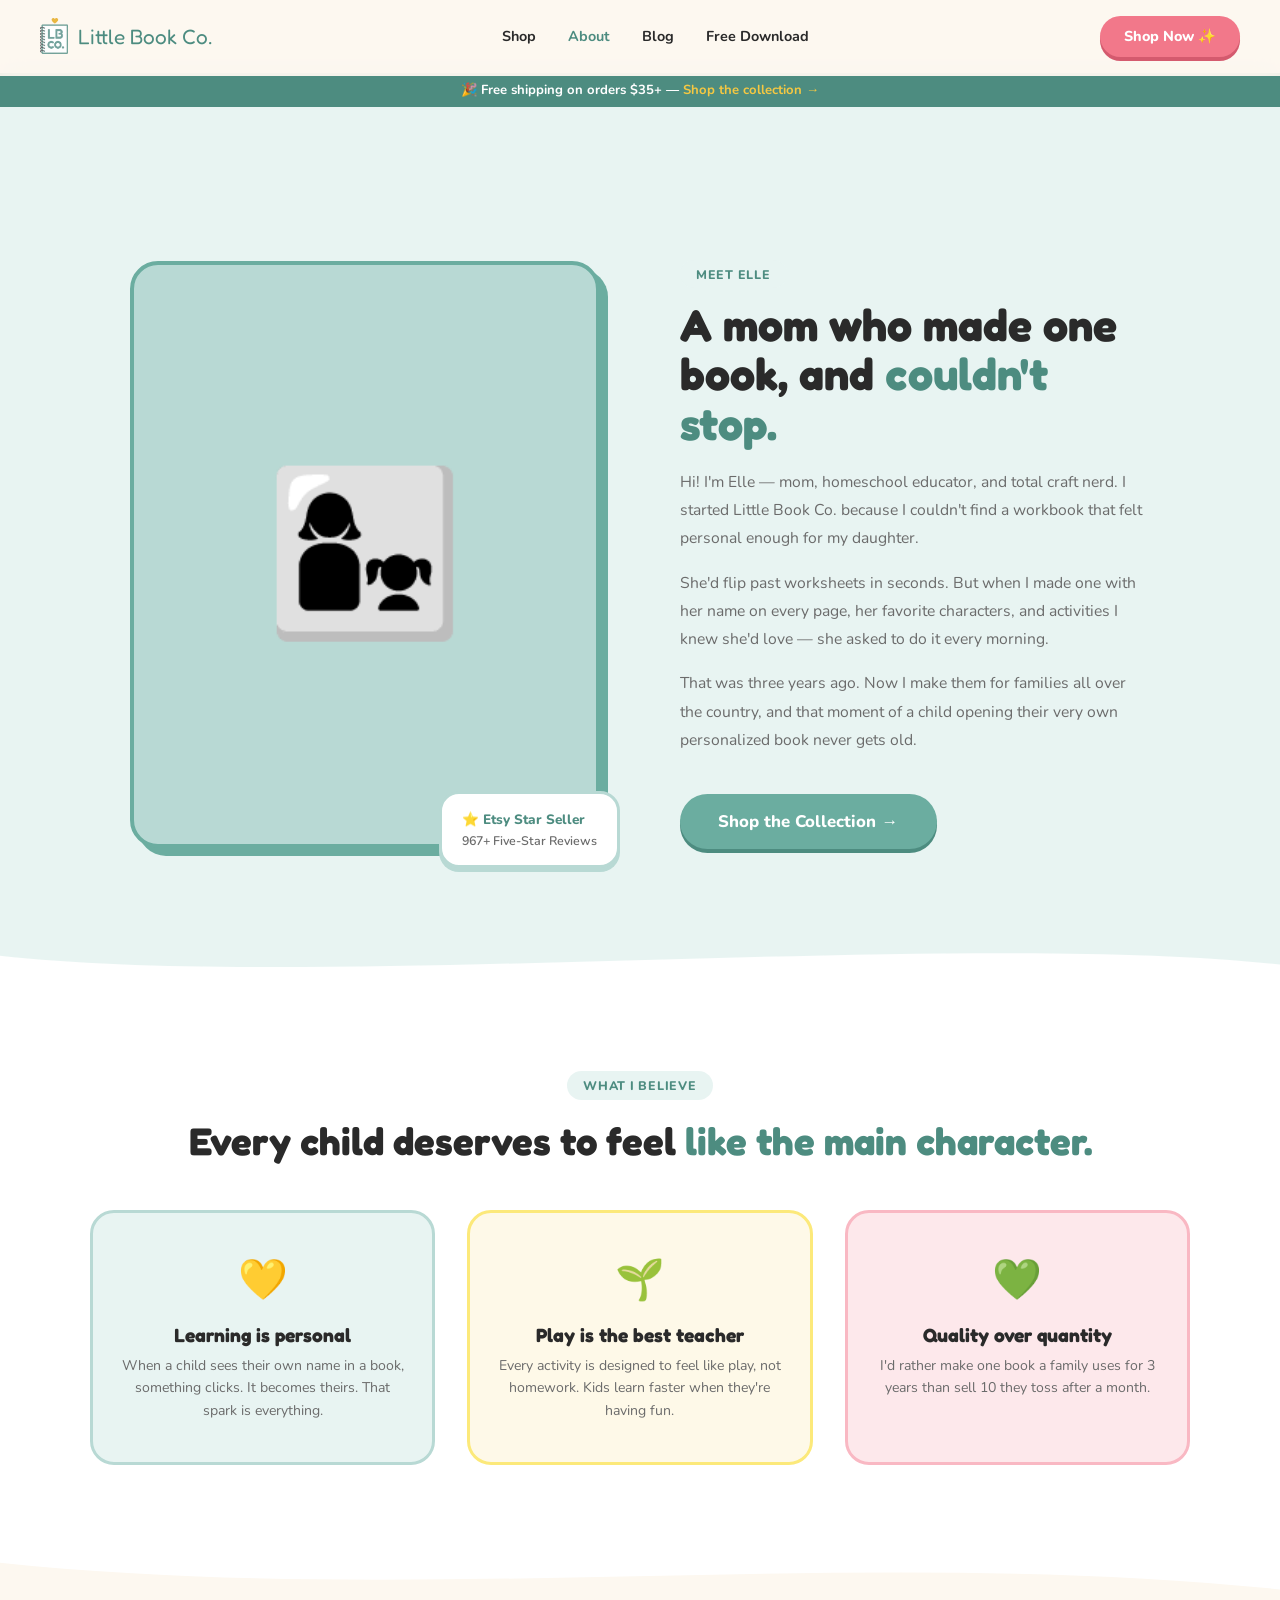
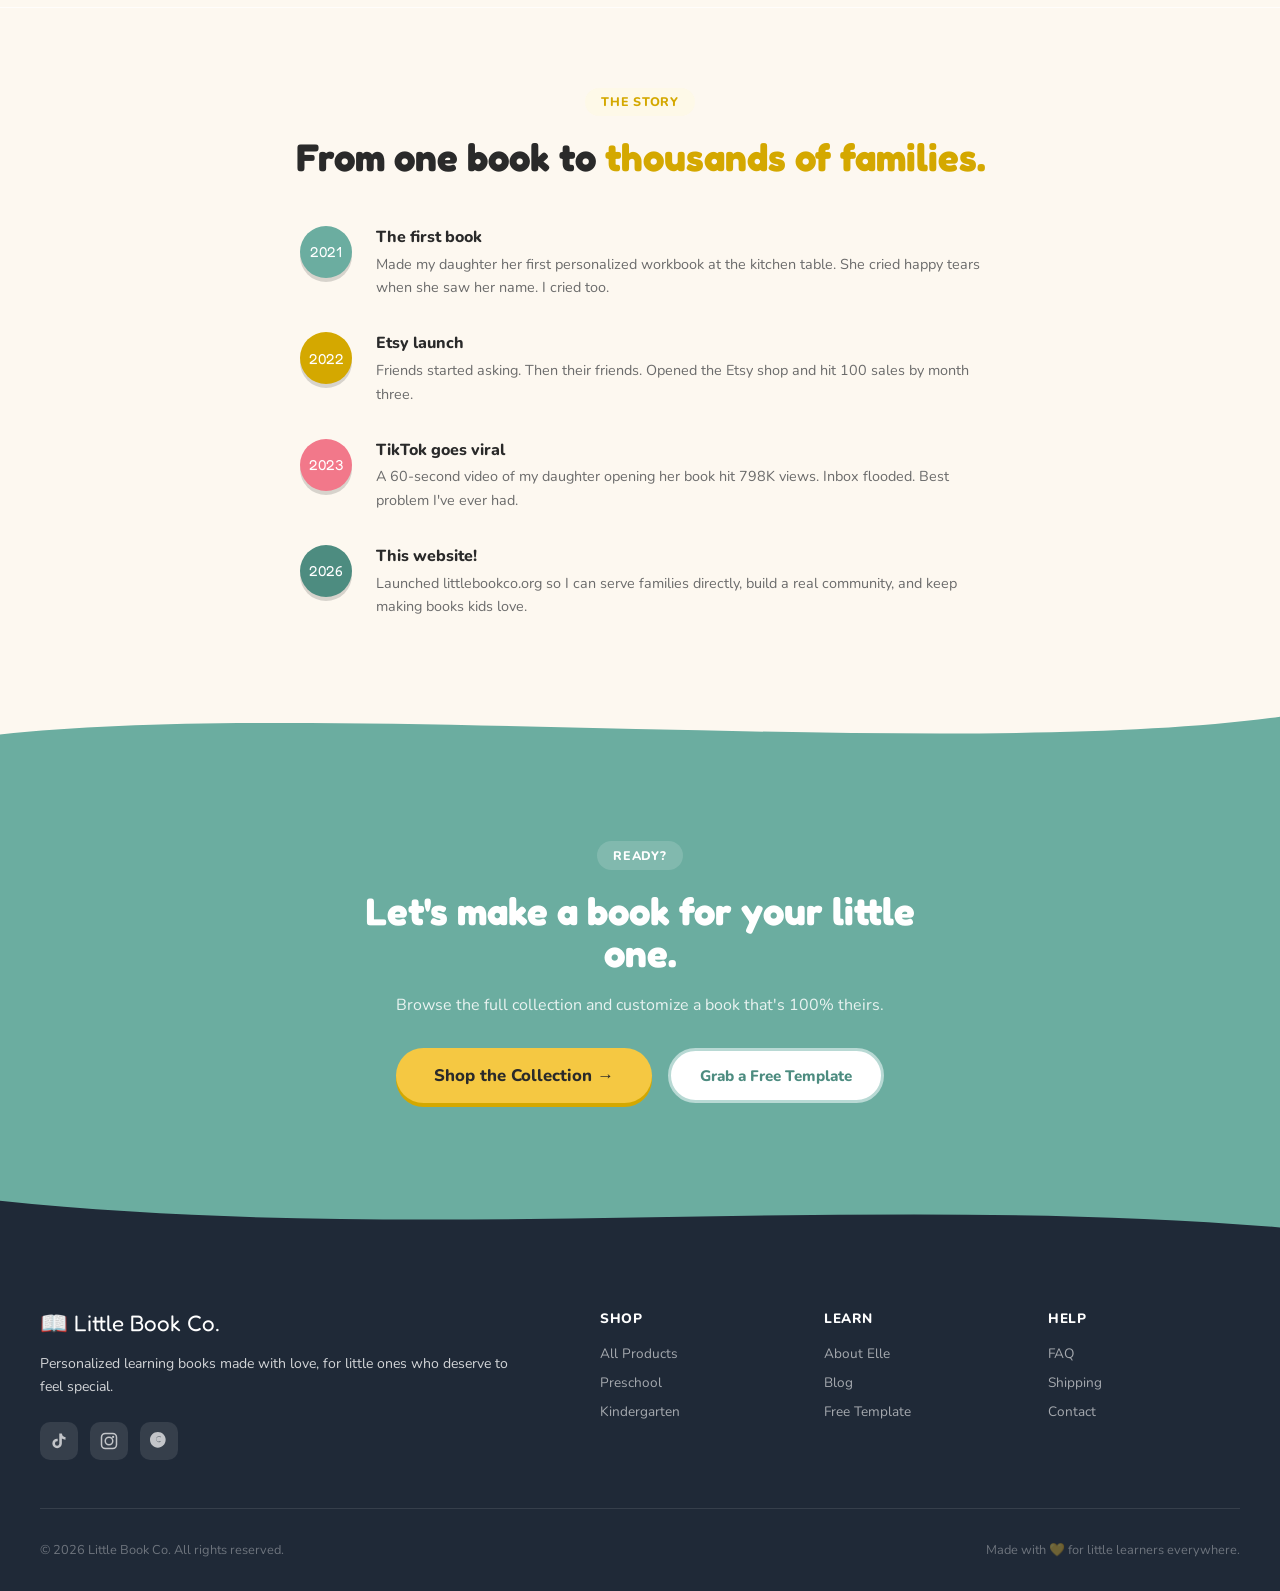
==== commit 4c7ec0ab: "switch nav logo to Logo-small.png on all pages Co-Authored-By: Claude Opus 4.6 (1M context) <noreply" ====
--- a/about.html
+++ b/about.html
@@ -67,7 +67,7 @@
 <body>
 
 <nav class="nav" id="nav">
-  <a href="index.html" class="nav-logo"><img src="Logo-2.png" alt="Little Book Co." class="nav-logo-img" style="height:36px;width:auto;"><span class="nav-logo-text">Little Book Co.</span></a>
+  <a href="index.html" class="nav-logo"><img src="Logo-small.png" alt="Little Book Co." class="nav-logo-img" style="height:36px;width:auto;"><span class="nav-logo-text">Little Book Co.</span></a>
   <ul class="nav-links">
     <li><a href="shop.html">Shop</a></li>
     <li><a href="about.html" class="active">About</a></li>
--- a/styles.css
+++ b/styles.css
@@ -151,7 +151,7 @@
   transition: all 0.3s; cursor: pointer;
 }
 .product-card:hover { transform: translateY(-6px); box-shadow: 0 10px 0 #e8e0d8; border-color: var(--teal-light); }
-.pc-img { height: 210px; display: flex; align-items: center; justify-content: center; }
+.pc-img { aspect-ratio: 1/1; display: flex; align-items: center; justify-content: center; overflow: hidden; }
 .pc-book {
   width: 95px; height: 125px; border-radius: 4px 12px 12px 4px;
   box-shadow: -6px 6px 0 rgba(0,0,0,0.12); display: flex; align-items: center; justify-content: center;
@@ -301,7 +301,7 @@
 }
 .modal-img {
   border-radius: 28px 0 0 28px;
-  display: flex; flex-direction: column; align-items: center; justify-content: center; min-height: 350px; padding: 2rem;
+  display: flex; flex-direction: column; align-items: center; justify-content: center; aspect-ratio: 1/1; padding: 0; overflow: hidden;
 }
 .modal-book {
   width: 120px; height: 160px; border-radius: 4px 16px 16px 4px;
@@ -380,7 +380,7 @@
   .color-block-inner { grid-template-columns: 1fr; gap: 2.5rem; }
   .footer-inner { grid-template-columns: 1fr; gap: 2.5rem; }
   .modal-card { grid-template-columns: 1fr; }
-  .modal-img { border-radius: 28px 28px 0 0; min-height: 200px; }
+  .modal-img { border-radius: 28px 28px 0 0; aspect-ratio: 1/1; }
 }
 @media (max-width: 600px) {
   .footer-links-col { grid-template-columns: 1fr 1fr; }
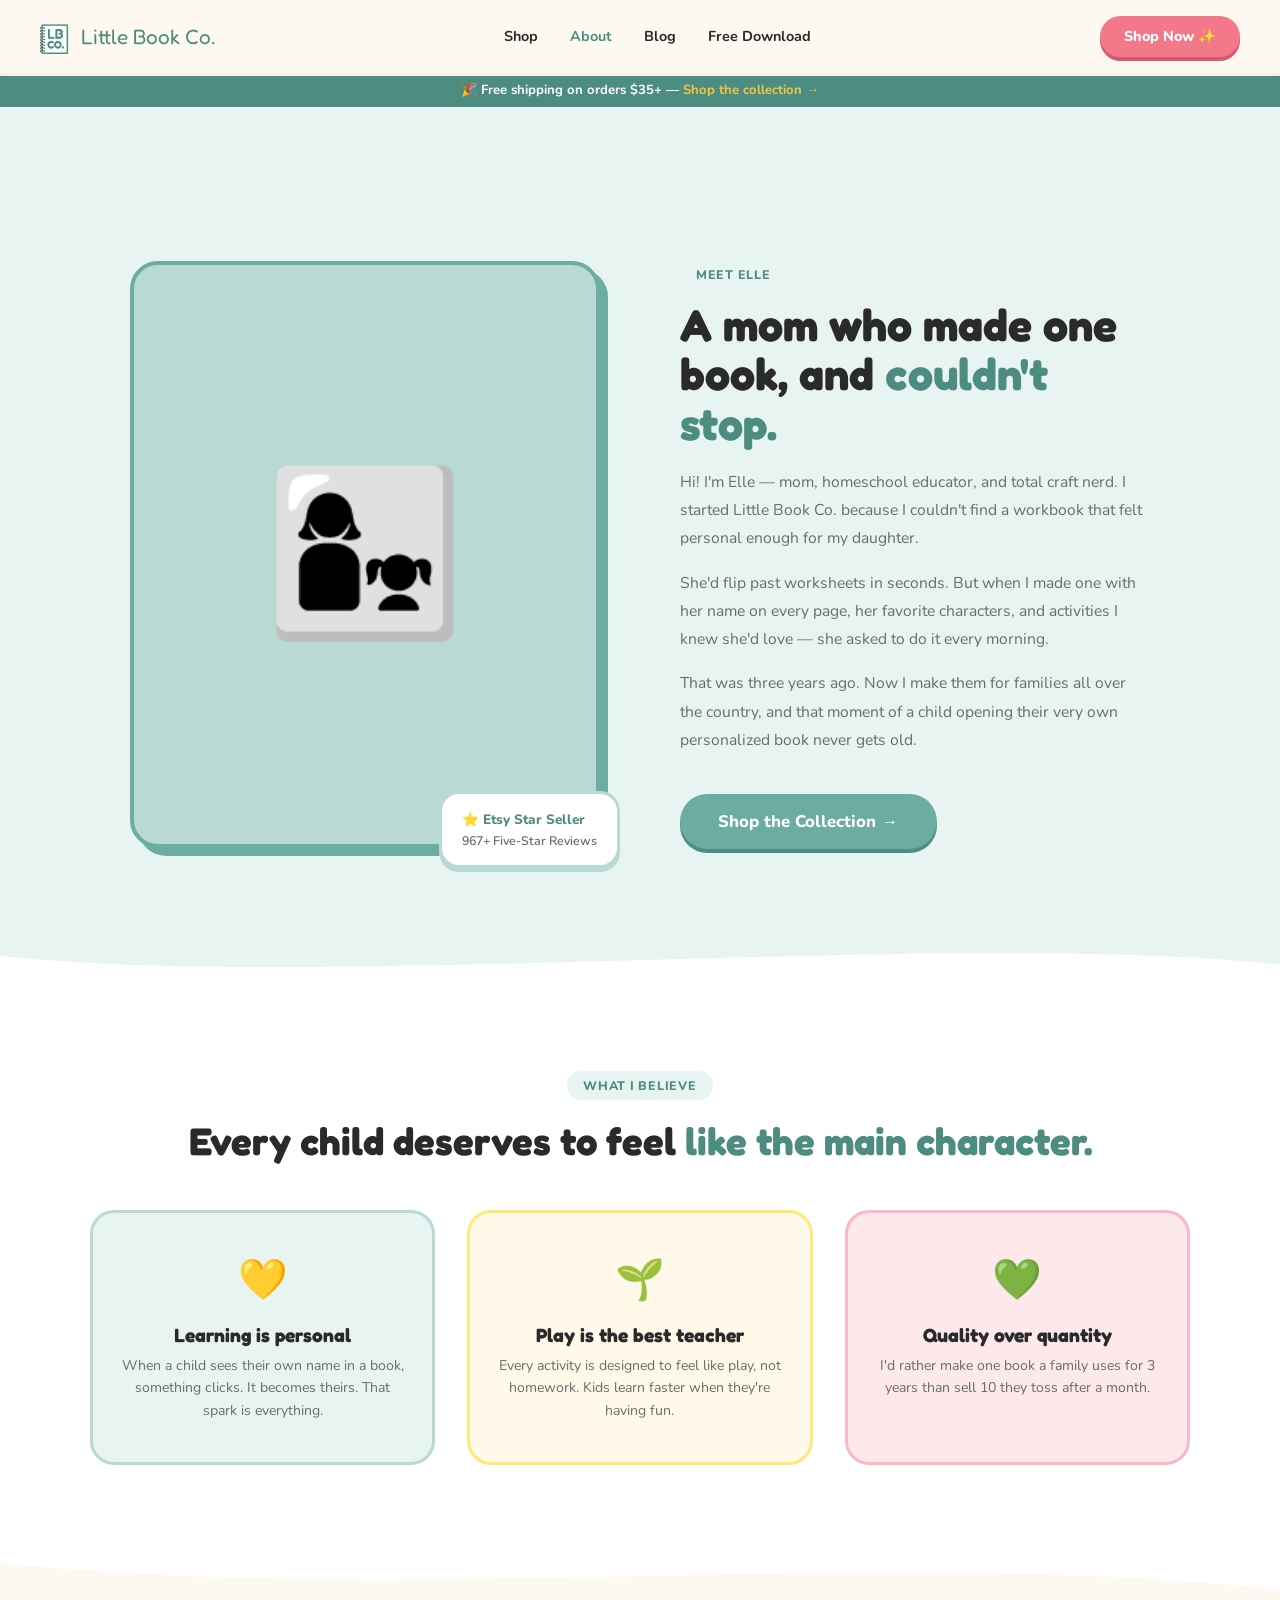
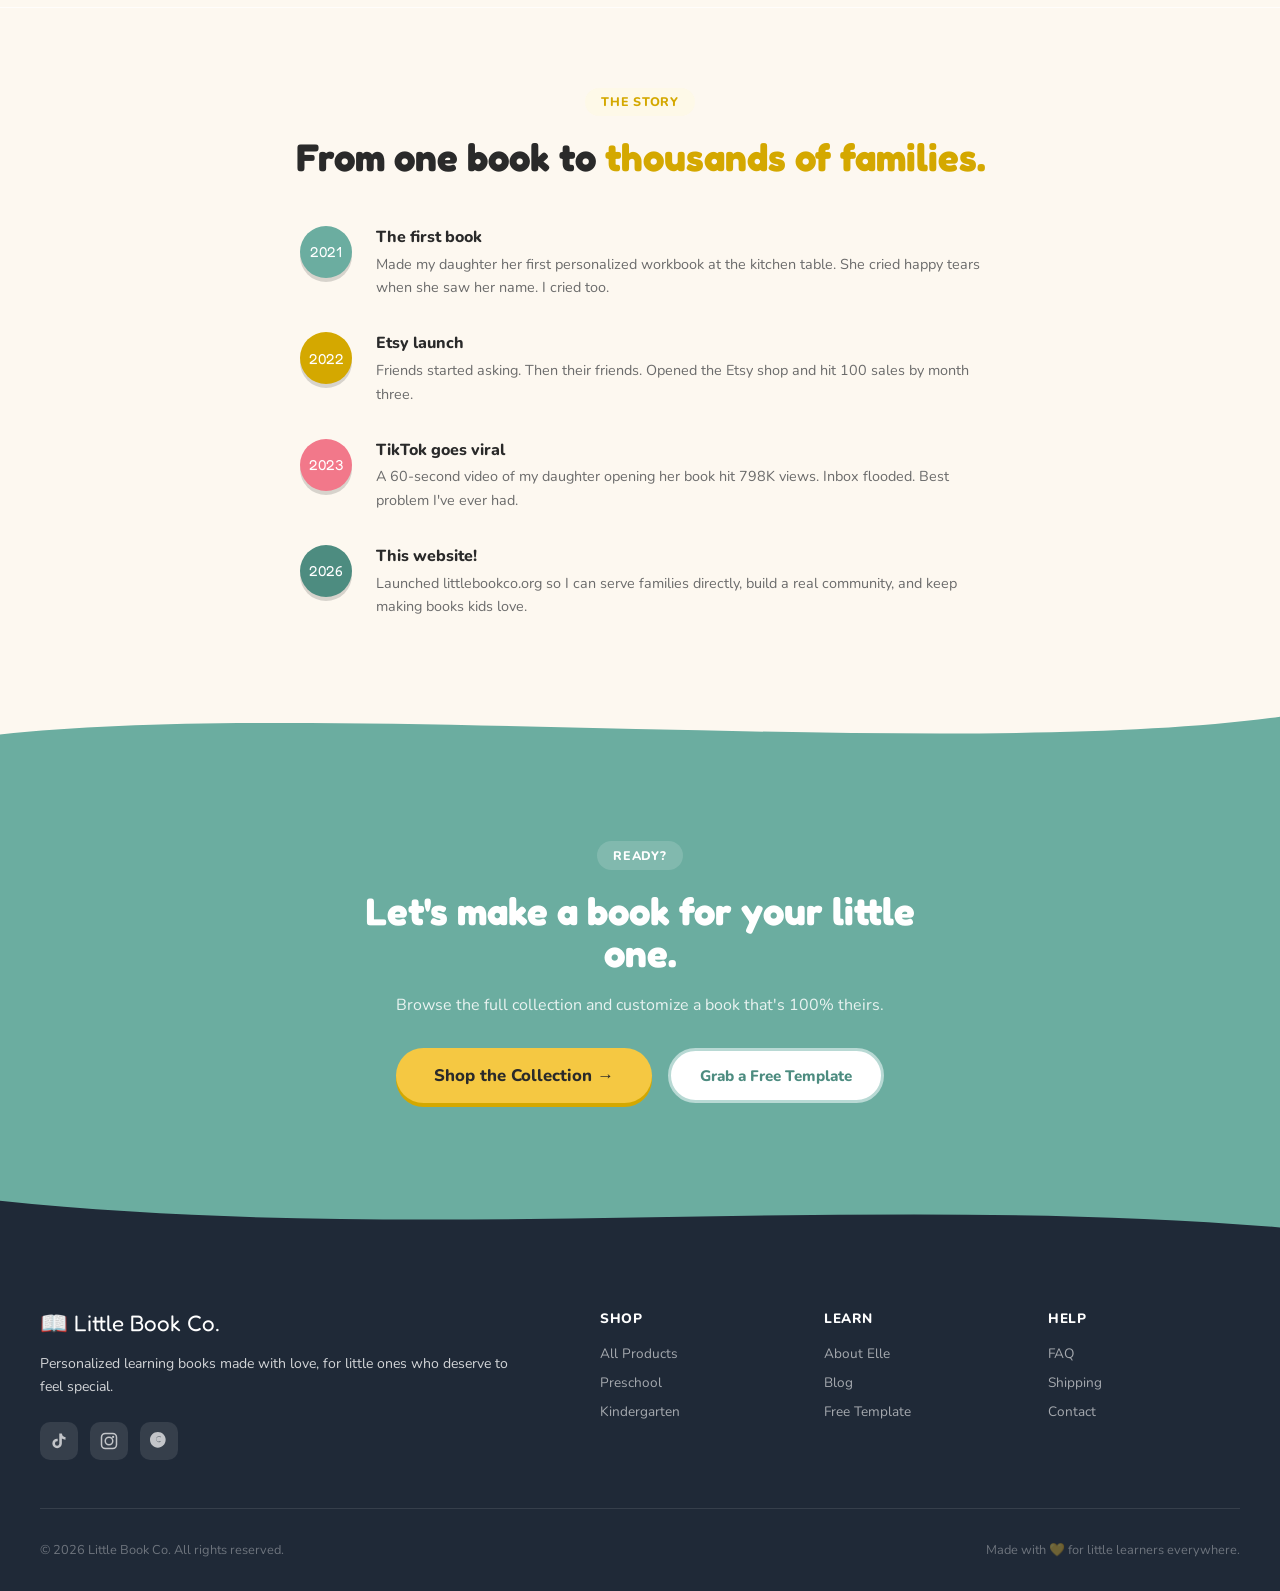
==== commit c26769f4: "add og-image.jpg as social sharing image on all pages Co-Authored-By: Claude Opus 4.6 (1M context) <" ====
--- a/about.html
+++ b/about.html
@@ -5,6 +5,10 @@
 <meta name="viewport" content="width=device-width, initial-scale=1.0">
 <title>About Elle — Little Book Co.</title>
 <meta name="description" content="Meet Elle, the mom and educator behind Little Book Co.">
+<meta property="og:image" content="og-image.jpg">
+<meta property="og:type" content="website">
+<meta name="twitter:card" content="summary_large_image">
+<meta name="twitter:image" content="og-image.jpg">
 <link rel="preconnect" href="https://fonts.googleapis.com">
 <link rel="preconnect" href="https://fonts.gstatic.com" crossorigin>
 <link href="https://fonts.googleapis.com/css2?family=Fredoka+One&family=Nunito:ital,wght@0,400;0,600;0,700;0,800;0,900;1,700&family=Playfair+Display:ital,wght@0,700;1,700&display=swap" rel="stylesheet">
